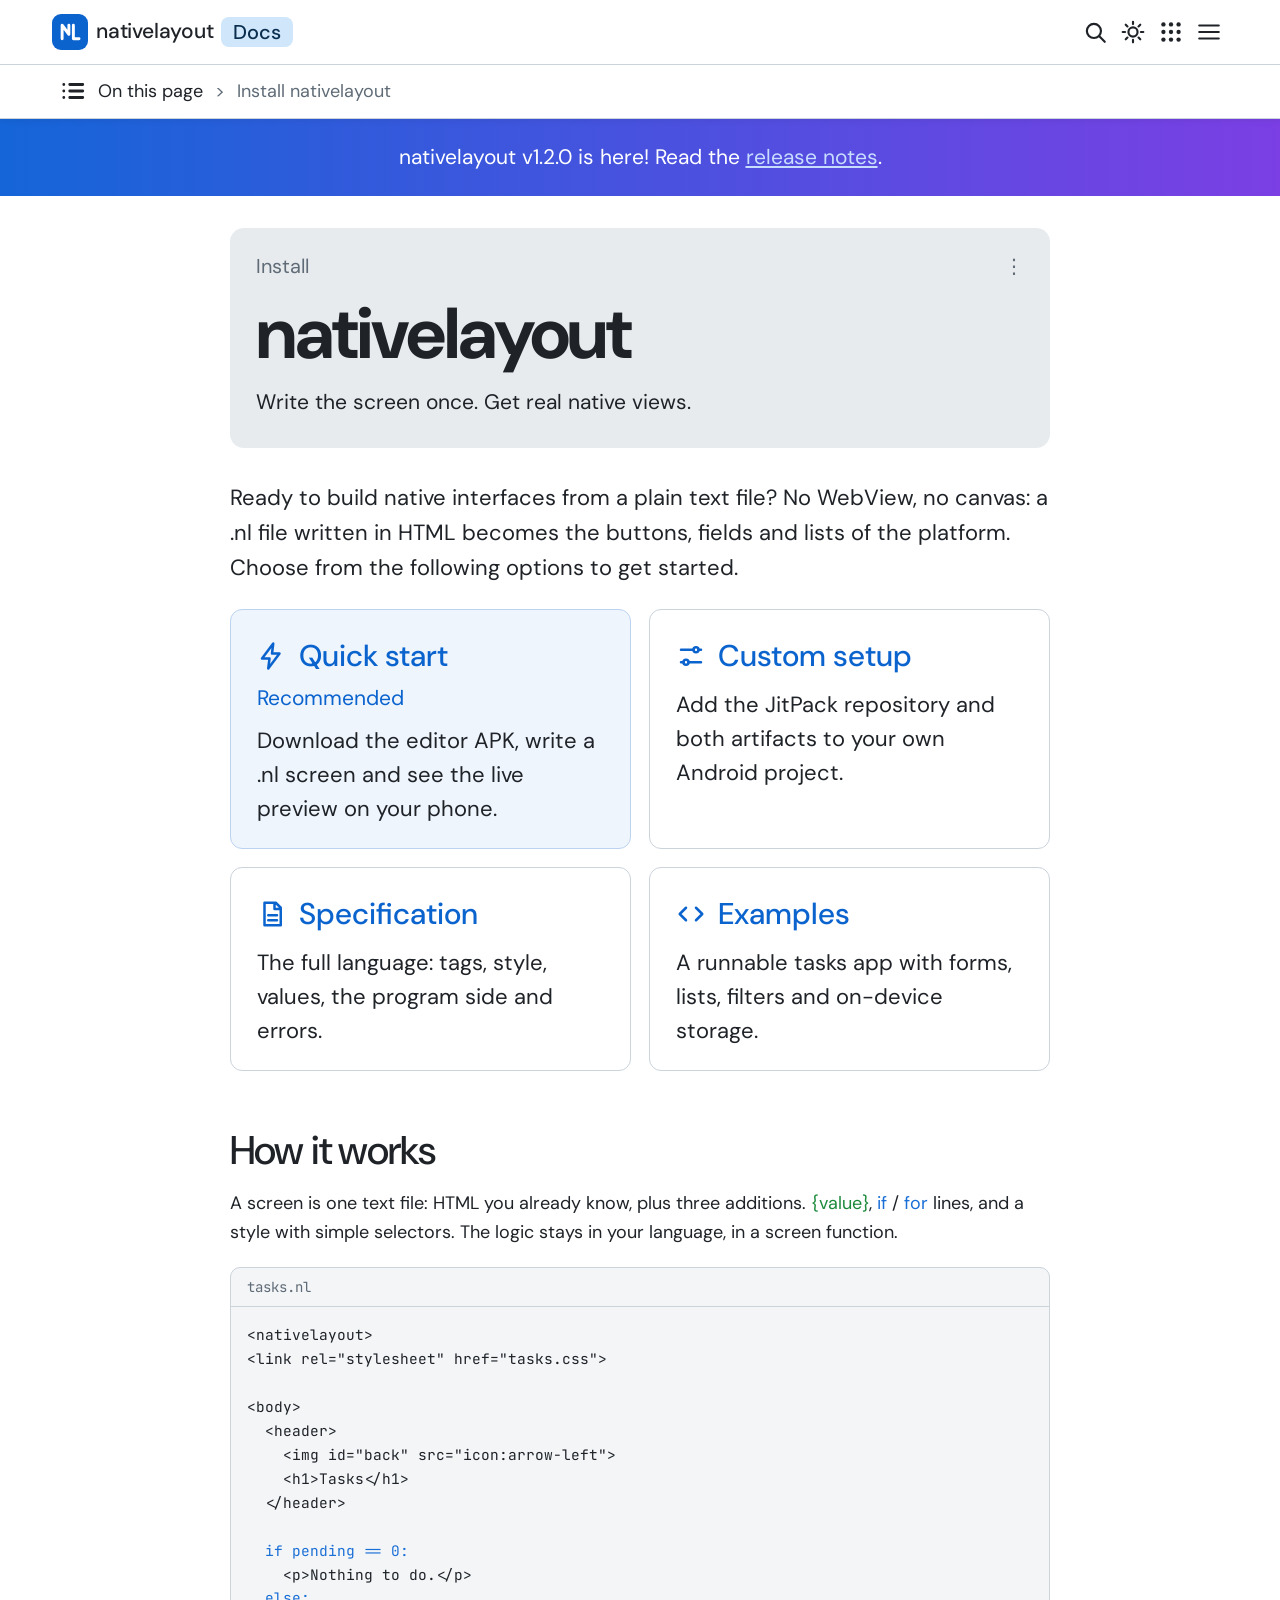
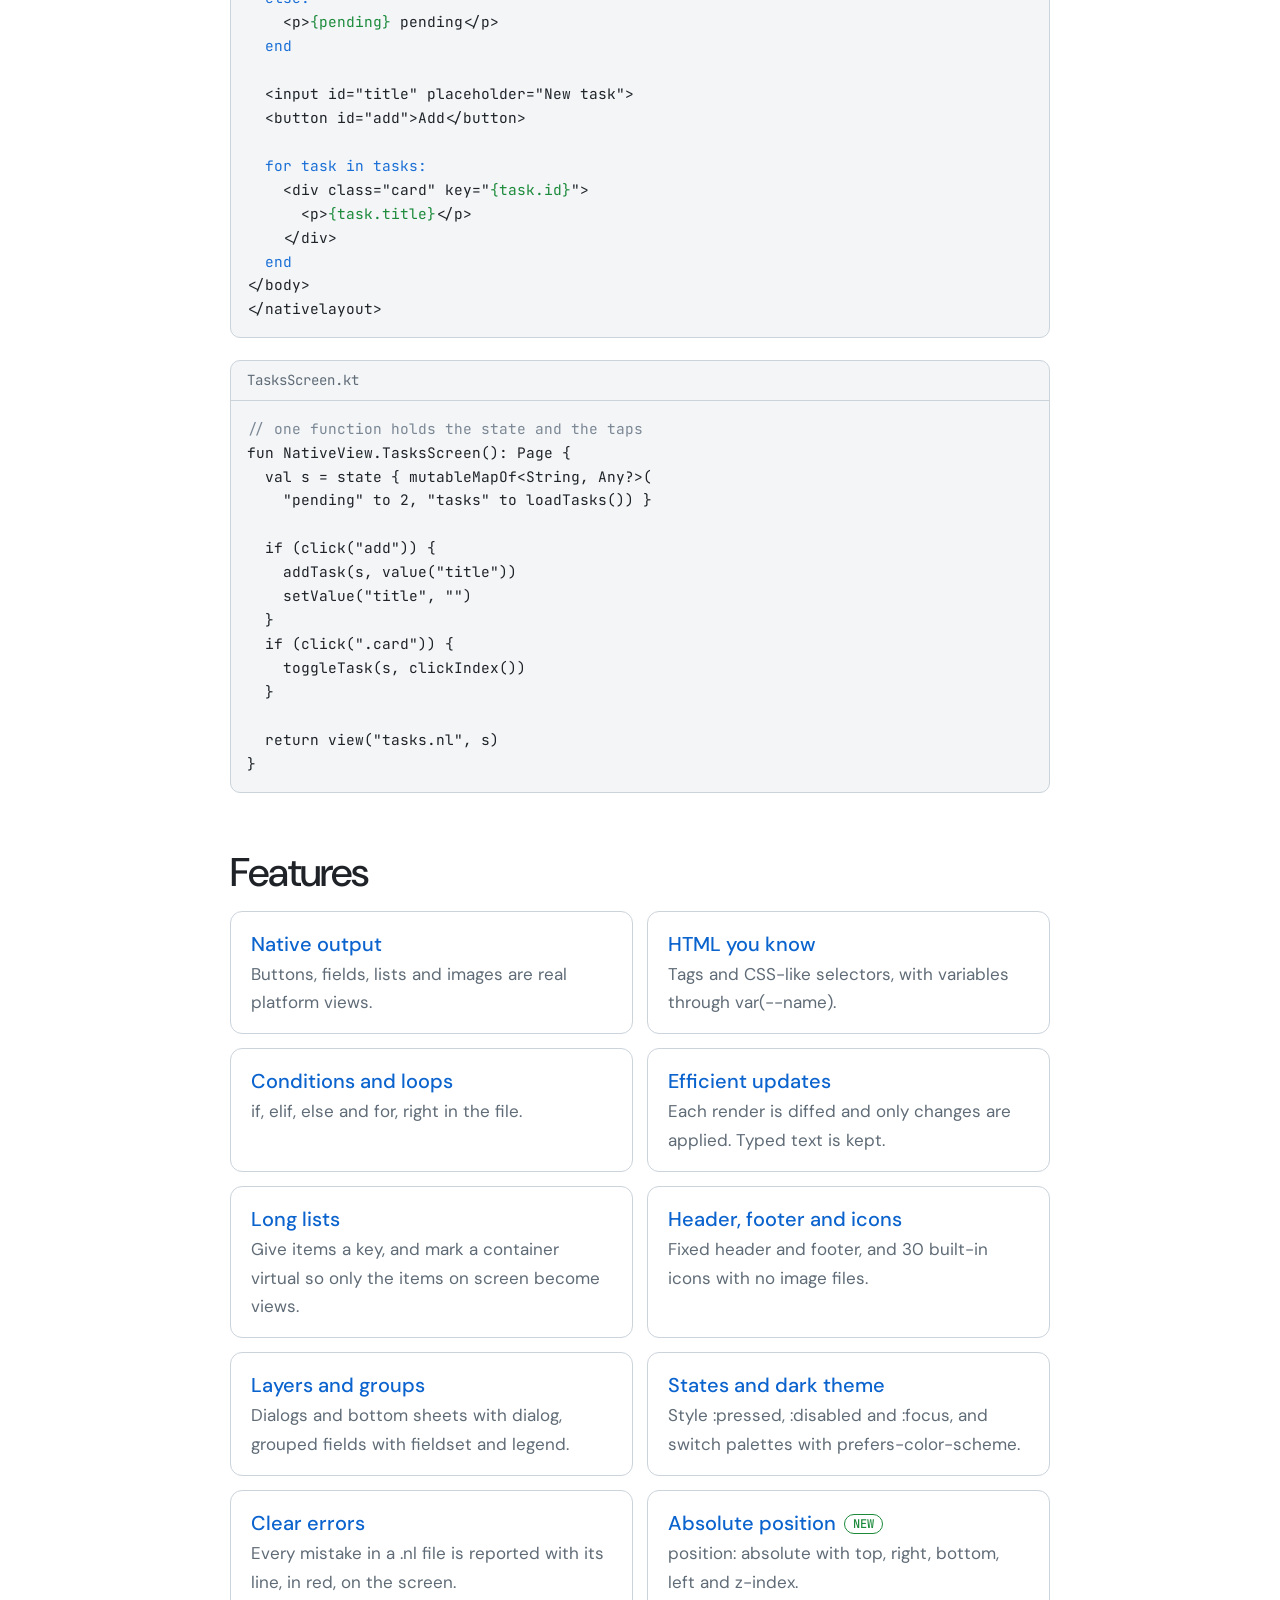
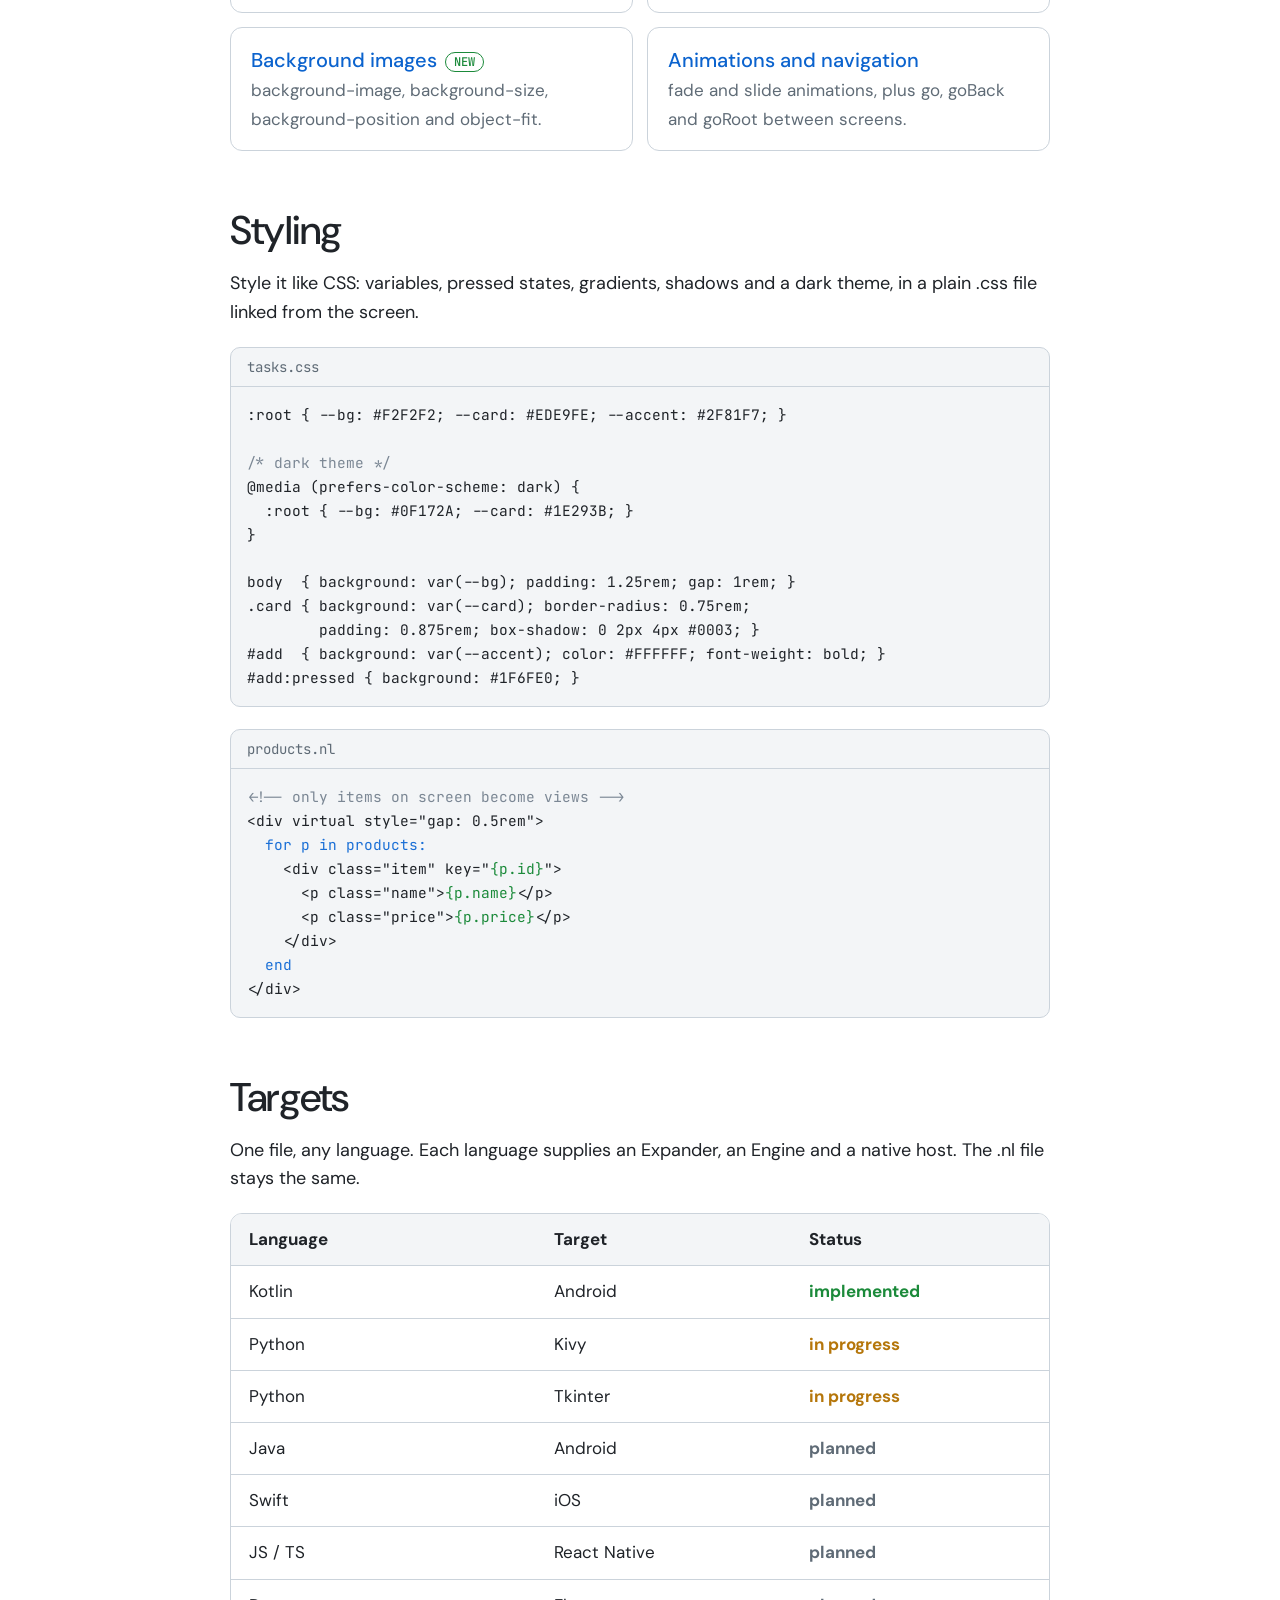
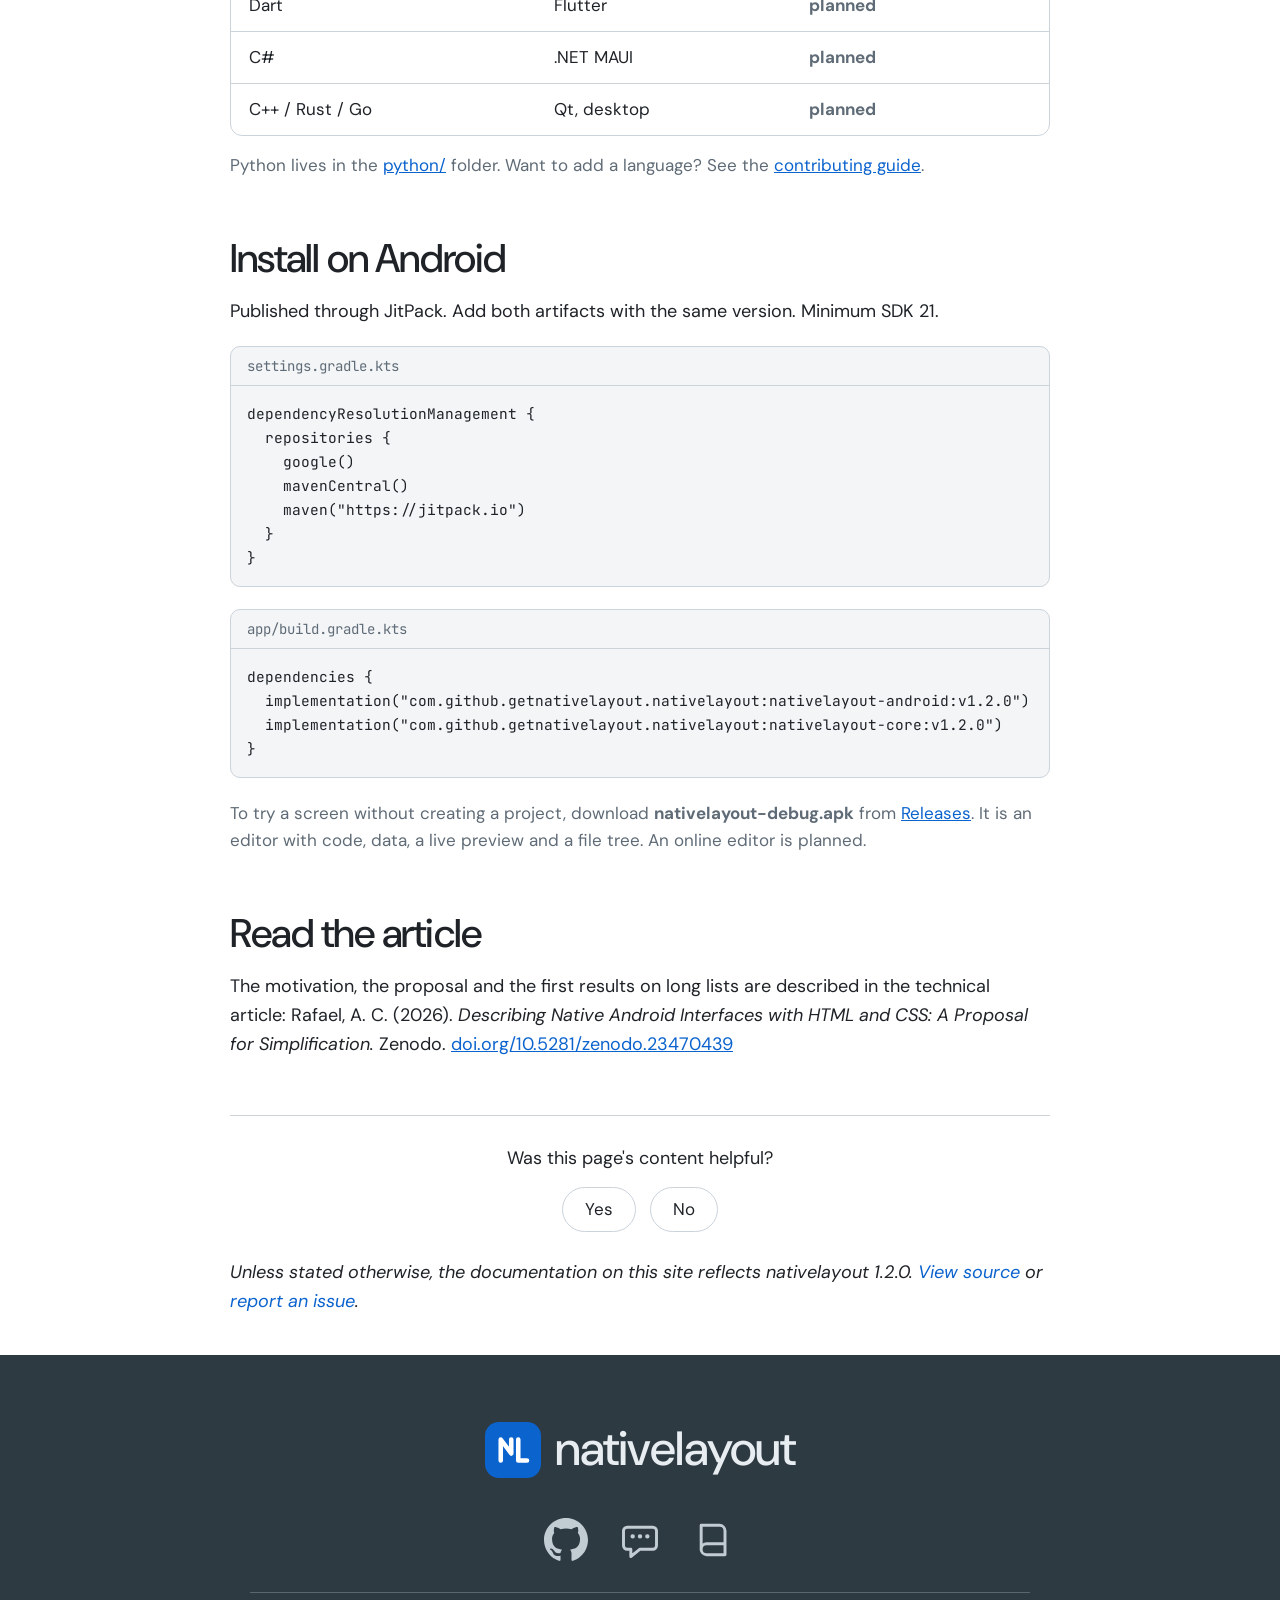
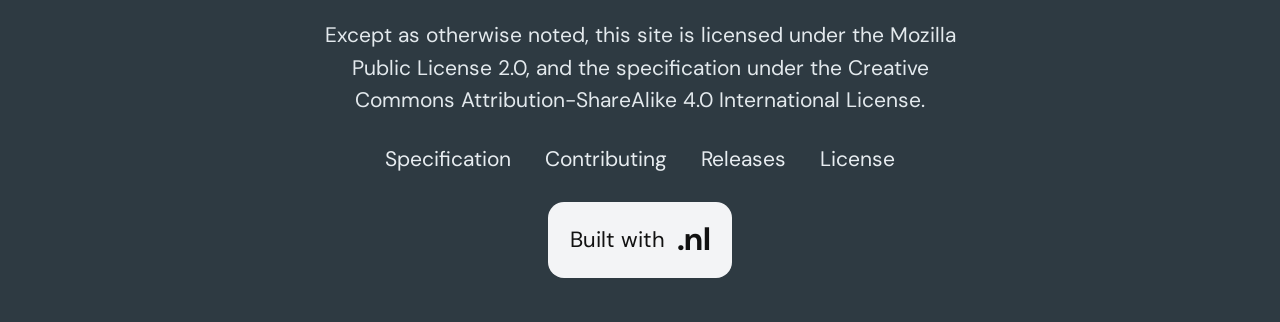
==== index.html @ d991d488 "Atualizar o index.html" ====
<!doctype html>
<html lang="en">
<head>
<meta charset="utf-8">
<meta name="viewport" content="width=device-width, initial-scale=1">
<meta name="description" content="Create native interfaces from HTML, in any language. A plain .nl text file becomes real native views, with no WebView and no canvas.">
<title>nativelayout</title>
<script src="./vendor/react.js"></script>
<script src="./vendor/react-dom.js"></script>
<script src="./support.js"></script>
</head>
<body>
<x-dc>
<helmet>
<link href="https://fonts.googleapis.com/css2?family=DM+Sans:wght@400;500;700&amp;family=JetBrains+Mono:wght@400;500&amp;display=swap" rel="stylesheet">
<style>
*{box-sizing:border-box}
html{scroll-behavior:smooth}
body{margin:0}
.page{--bg:#fff;--fg:#1F2328;--mut:#5F6B76;--line:#CBD3DB;--link:#0B63CE;--hero:#E8EBEE;--qs:#EEF5FD;--qsl:#BCD3F0;--code:#F3F5F7;--foot:#2E3A42;--bar:#fff;
 background:var(--bg);color:var(--fg);font-family:'DM Sans',system-ui,sans-serif;font-size:18px;line-height:1.6;min-height:100vh;-webkit-font-smoothing:antialiased}
.page:has(#dm:checked){--bg:#0F1419;--fg:#E6EDF3;--mut:#9BA7B4;--line:#30363D;--link:#58A6FF;--hero:#1B222A;--qs:#10253F;--qsl:#1F4A80;--code:#161B22;--foot:#0A0E12;--bar:#0F1419}
@media(max-width:430px){.ib.gh{display:none}}
.hid{position:absolute;opacity:0;pointer-events:none}
a{color:inherit;text-decoration:none}
.top{position:sticky;top:0;z-index:30;background:var(--bar);border-bottom:1px solid var(--line)}
.top .in{display:flex;align-items:center;justify-content:space-between;height:64px;padding:0 12px;max-width:1200px;margin:0 auto}
.logo{display:flex;align-items:center;gap:8px;font-size:21px;font-weight:500;letter-spacing:-.01em}
.logo svg{flex:none}
.chip{background:#CFE6FB;color:#0B2E4F;border-radius:8px;padding:2px 12px;font-size:20px;line-height:1.3}
.page:has(#dm:checked) .chip{background:#1F3F63;color:#CFE6FB}
.icons{display:flex;align-items:center;gap:0}
.ib{display:flex;align-items:center;justify-content:center;width:38px;height:38px;border-radius:50%;cursor:pointer;color:var(--fg);background:none;border:0}
.ib:hover{background:var(--code)}
.ib svg{width:26px;height:26px;stroke:currentColor;fill:none;stroke-width:2;stroke-linecap:round}
.ib svg .f{fill:currentColor;stroke:none}
.drawer{display:none;position:absolute;top:64px;right:0;left:0;background:var(--bar);border-bottom:1px solid var(--line);padding:8px 20px 16px;box-shadow:0 12px 24px rgba(0,0,0,.12)}
.page:has(#mn:checked) .drawer{display:block}
.drawer a{display:block;padding:12px 4px;border-bottom:1px solid var(--line);font-size:18px}
.sub{position:sticky;top:64px;z-index:25;background:var(--bar);border-bottom:1px solid var(--line);box-shadow:0 2px 6px rgba(0,0,0,.06)}
.sub details{max-width:1200px;margin:0 auto}
.sub summary{list-style:none;cursor:pointer;display:flex;align-items:center;gap:12px;padding:12px 20px;font-size:18px;white-space:nowrap}
.sub summary::-webkit-details-marker{display:none}
.sub summary svg{width:26px;height:26px;stroke:currentColor;fill:none;stroke-width:2;stroke-linecap:round;flex:none}
.sub summary span:first-of-type{flex:none}
.sub summary .sep{color:var(--mut)}
.sub summary #cur{color:var(--mut);white-space:nowrap;overflow:hidden;text-overflow:ellipsis}
.sub .list{padding:4px 20px 14px 58px;display:flex;flex-direction:column}
.sub .list a{padding:8px 0;color:var(--link)}
.banner{background:linear-gradient(90deg,#1565D8,#7B3FE4);color:#fff;text-align:center;padding:22px 20px;font-size:21px}
.banner a{color:#C7DDFF;text-decoration:underline}
.main{max-width:860px;margin:0 auto;padding:0 20px}
.hero{background:var(--hero);border-radius:14px;padding:22px 26px 28px;margin:32px 0}
.hero .crumb{display:flex;justify-content:space-between;align-items:center;color:var(--mut);font-size:20px}
.hero h1{font-size:clamp(44px,9vw,72px);line-height:1.05;margin:14px 0 14px;letter-spacing:-.03em;font-weight:700}
.hero p{margin:0;font-size:21px}
.lead{font-size:22px;line-height:1.6;margin:0 0 24px}
.cards{display:grid;gap:18px;margin:0 0 28px}
.card{display:block;border:1px solid var(--line);border-radius:12px;padding:22px 26px;transition:border-color .15s,transform .15s}
.card:hover{border-color:var(--link);transform:translateY(-2px)}
.card.rec{background:var(--qs);border-color:var(--qsl)}
.card h3{margin:0;font-size:30px;font-weight:500;color:var(--link);display:flex;align-items:center;gap:12px}
.card h3 svg{width:30px;height:30px;stroke:currentColor;fill:none;stroke-width:2;stroke-linecap:round;stroke-linejoin:round}
.card small{display:block;color:var(--link);font-size:21px;margin:2px 0 8px}
.card p{margin:8px 0 0;font-size:22px;line-height:1.55}
h2{font-size:clamp(30px,6vw,40px);line-height:1.15;margin:56px 0 16px;letter-spacing:-.02em;font-weight:500;scroll-margin-top:140px}
h2 a{color:inherit}
p.t{margin:0 0 20px}
.code{background:var(--code);border:1px solid var(--line);border-radius:10px;margin:0 0 22px;overflow:hidden}
.code .cap{padding:8px 16px;border-bottom:1px solid var(--line);font-family:'JetBrains Mono',monospace;font-size:14px;color:var(--mut)}
pre{margin:0;padding:16px;font-family:'JetBrains Mono',monospace;font-size:14.5px;line-height:1.65;overflow-x:auto;color:var(--fg)}
.k{color:#1A6FD6}.v{color:#1B8A3A}.c{color:#7B8794}
.page:has(#dm:checked) .k{color:#79B8FF}.page:has(#dm:checked) .v{color:#7EE787}
.fl{display:grid;gap:14px;margin:0 0 20px}
.fl .it{border:1px solid var(--line);border-radius:12px;padding:16px 20px}
.fl .it b{display:block;font-size:20px;font-weight:500;color:var(--link)}
.fl .it span{font-size:17px;color:var(--mut);line-height:1.5}
.fl .it em{font-style:normal;font-size:12px;font-family:'JetBrains Mono',monospace;color:#1B8A3A;border:1px solid currentColor;border-radius:999px;padding:1px 8px;margin-left:8px;vertical-align:middle}
.tg{border:1px solid var(--line);border-radius:12px;overflow:hidden;margin:0 0 16px}
.tg .r{display:grid;grid-template-columns:1.2fr 1fr .9fr;gap:8px;padding:12px 18px;border-top:1px solid var(--line);font-size:17px}
.tg .r:first-child{border-top:0;background:var(--code);font-weight:700}
.st{font-weight:700}.st.ok{color:#1B8A3A}.st.wip{color:#B5760A}.st.pl{color:var(--mut)}
.note{color:var(--mut);font-size:17px;margin:0 0 20px}
.note a,.link{color:var(--link);text-decoration:underline}
.help{border-top:1px solid var(--line);margin-top:56px;padding-top:28px;text-align:center}
.help p{margin:0 0 14px}
.help .row{display:flex;justify-content:center;gap:14px}
.help a{border:1px solid var(--line);border-radius:999px;padding:8px 22px;font-size:17px}
.help a:hover{border-color:var(--link);color:var(--link)}
.src{font-style:italic;font-size:18px;color:var(--fg);margin:26px 0 40px}
.src a{color:var(--link)}
.foot{background:var(--foot);color:#E8EDF1;text-align:center;padding:56px 20px 44px}
.foot .brand{display:flex;align-items:center;justify-content:center;gap:14px;font-size:48px;font-weight:500;letter-spacing:-.02em;margin-bottom:28px}
.soc{display:flex;justify-content:center;gap:26px;margin-bottom:28px}
.soc a{width:48px;height:48px;color:#C2CCD3;display:flex;align-items:center;justify-content:center}
.soc a:hover{color:#fff}
.soc svg{width:44px;height:44px;fill:currentColor}
.soc svg.s{fill:none;stroke:currentColor;stroke-width:1.6;stroke-linecap:round;stroke-linejoin:round}
.foot hr{max-width:780px;border:0;border-top:1px solid #5A6670;margin:0 auto 26px}
.foot p{max-width:640px;margin:0 auto 20px;font-size:21px;line-height:1.55;color:#E3E9ED}
.foot p a{text-decoration:underline}
.fl2{display:flex;flex-wrap:wrap;justify-content:center;gap:12px 34px;font-size:21px;margin:26px 0}
.built{display:inline-flex;align-items:center;gap:12px;background:#F3F4F6;color:#111;border-radius:16px;padding:12px 22px;font-size:22px}
.built b{font-size:32px;font-weight:700;letter-spacing:-.02em}
@media(min-width:760px){.cards.two{grid-template-columns:1fr 1fr}.fl{grid-template-columns:1fr 1fr}}
</style>
</helmet>
<div class="page">
<input type="checkbox" id="dm" class="hid"><input type="checkbox" id="mn" class="hid">
<div class="top"><div class="in">
<a class="logo" href="#top"><svg width="36" height="36" viewBox="0 0 32 32"><rect width="32" height="32" rx="8" fill="#0B63CE"/><path d="M9 22V10l6 8V10M19 10v12h5" fill="none" stroke="#fff" stroke-width="2.6" stroke-linecap="round" stroke-linejoin="round"/></svg><span>nativelayout</span><span class="chip">Docs</span></a>
<div class="icons">
<a class="ib" href="https://github.com/getnativelayout/nativelayout/search?q=nativelayout" aria-label="Search"><svg viewBox="0 0 24 24"><circle cx="11" cy="11" r="6.5"/><path d="M16 16l5 5"/></svg></a>
<label class="ib" for="dm" aria-label="Theme"><svg viewBox="0 0 24 24"><circle cx="12" cy="12" r="4.2"/><path d="M12 2.5v2.2M12 19.3v2.2M2.5 12h2.2M19.3 12h2.2M5.3 5.3l1.6 1.6M17.1 17.1l1.6 1.6M18.7 5.3l-1.6 1.6M6.9 17.1l-1.6 1.6"/></svg></label>
<a class="ib gh" href="https://github.com/getnativelayout/nativelayout" aria-label="GitHub"><svg viewBox="0 0 24 24"><g class="f"><circle cx="5" cy="5" r="2"/><circle cx="12" cy="5" r="2"/><circle cx="19" cy="5" r="2"/><circle cx="5" cy="12" r="2"/><circle cx="12" cy="12" r="2"/><circle cx="19" cy="12" r="2"/><circle cx="5" cy="19" r="2"/><circle cx="12" cy="19" r="2"/><circle cx="19" cy="19" r="2"/></g></svg></a>
<label class="ib" for="mn" aria-label="Menu"><svg viewBox="0 0 24 24"><path d="M3 6h18M3 12h18M3 18h18"/></svg></label>
</div></div>
<div class="drawer"><a href="https://github.com/getnativelayout/nativelayout/blob/main/SPEC.md">Specification</a><a href="https://github.com/getnativelayout/nativelayout/blob/main/android/README.md">Android guide</a><a href="https://github.com/getnativelayout/nativelayout/tree/main/android/examples/tasks">Examples</a><a href="https://github.com/getnativelayout/nativelayout/releases">Releases</a><a href="https://doi.org/10.5281/zenodo.23470439">Article</a><a href="https://discord.gg/638USuPnpk">Discord</a><a href="https://github.com/getnativelayout/nativelayout">GitHub</a></div>
</div>
<div class="sub"><details><summary><svg viewBox="0 0 24 24"><path d="M9 6h12M9 12h12M9 18h12M3.5 6h.01M3.5 12h.01M3.5 18h.01" stroke-width="2.6"/></svg><span>On this page</span><span class="sep">&gt;</span><span id="cur">Install nativelayout</span></summary>
<div class="list"><a href="#how">How it works</a><a href="#features">Features</a><a href="#styling">Styling</a><a href="#targets">Targets</a><a href="#install">Install on Android</a></div></details></div>
<div class="banner">nativelayout v1.2.0 is here! Read the <a href="https://github.com/getnativelayout/nativelayout/releases">release notes</a>.</div>

<div class="main" id="top">
<div class="hero"><div class="crumb"><span>Install</span><span>&#8942;</span></div>
<h1>nativelayout</h1>
<p>Write the screen once. Get real native views.</p></div>

<p class="lead">Ready to build native interfaces from a plain text file? No WebView, no canvas: a .nl file written in HTML becomes the buttons, fields and lists of the platform. Choose from the following options to get started.</p>

<div class="cards two">
<a class="card rec" href="https://github.com/getnativelayout/nativelayout/releases"><h3><svg viewBox="0 0 24 24"><path d="M13 2L4 14h6l-1 8 9-12h-6z"/></svg>Quick start</h3><small>Recommended</small><p>Download the editor APK, write a .nl screen and see the live preview on your phone.</p></a>
<a class="card" href="#install"><h3><svg viewBox="0 0 24 24"><path d="M4 7h10M18 7h2M4 17h2M10 17h10"/><circle cx="16" cy="7" r="2"/><circle cx="8" cy="17" r="2"/></svg>Custom setup</h3><p>Add the JitPack repository and both artifacts to your own Android project.</p></a>
<a class="card" href="https://github.com/getnativelayout/nativelayout/blob/main/SPEC.md"><h3><svg viewBox="0 0 24 24"><path d="M6 3h9l4 4v14H6zM14 3v5h5M9 13h7M9 17h7"/></svg>Specification</h3><p>The full language: tags, style, values, the program side and errors.</p></a>
<a class="card" href="https://github.com/getnativelayout/nativelayout/tree/main/android/examples/tasks"><h3><svg viewBox="0 0 24 24"><path d="M8 7l-5 5 5 5M16 7l5 5-5 5"/></svg>Examples</h3><p>A runnable tasks app with forms, lists, filters and on-device storage.</p></a>
</div>

<h2 id="how"><a href="#how">How it works</a></h2>
<p class="t">A screen is one text file: HTML you already know, plus three additions. <span class="v">{value}</span>, <span class="k">if</span> / <span class="k">for</span> lines, and a style with simple selectors. The logic stays in your language, in a screen function.</p>
<div class="code"><div class="cap">tasks.nl</div><pre>&lt;nativelayout&gt;
&lt;link rel="stylesheet" href="tasks.css"&gt;

&lt;body&gt;
  &lt;header&gt;
    &lt;img id="back" src="icon:arrow-left"&gt;
    &lt;h1&gt;Tasks&lt;/h1&gt;
  &lt;/header&gt;

  <span class="k">if pending == 0:</span>
    &lt;p&gt;Nothing to do.&lt;/p&gt;
  <span class="k">else:</span>
    &lt;p&gt;<span class="v">{pending}</span> pending&lt;/p&gt;
  <span class="k">end</span>

  &lt;input id="title" placeholder="New task"&gt;
  &lt;button id="add"&gt;Add&lt;/button&gt;

  <span class="k">for task in tasks:</span>
    &lt;div class="card" key="<span class="v">{task.id}</span>"&gt;
      &lt;p&gt;<span class="v">{task.title}</span>&lt;/p&gt;
    &lt;/div&gt;
  <span class="k">end</span>
&lt;/body&gt;
&lt;/nativelayout&gt;</pre></div>
<div class="code"><div class="cap">TasksScreen.kt</div><pre><span class="c">// one function holds the state and the taps</span>
fun NativeView.TasksScreen(): Page {
  val s = state { mutableMapOf&lt;String, Any?&gt;(
    "pending" to 2, "tasks" to loadTasks()) }

  if (click("add")) {
    addTask(s, value("title"))
    setValue("title", "")
  }
  if (click(".card")) {
    toggleTask(s, clickIndex())
  }

  return view("tasks.nl", s)
}</pre></div>

<h2 id="features"><a href="#features">Features</a></h2>
<div class="fl">
<div class="it"><b>Native output</b><span>Buttons, fields, lists and images are real platform views.</span></div>
<div class="it"><b>HTML you know</b><span>Tags and CSS-like selectors, with variables through var(--name).</span></div>
<div class="it"><b>Conditions and loops</b><span>if, elif, else and for, right in the file.</span></div>
<div class="it"><b>Efficient updates</b><span>Each render is diffed and only changes are applied. Typed text is kept.</span></div>
<div class="it"><b>Long lists</b><span>Give items a key, and mark a container virtual so only the items on screen become views.</span></div>
<div class="it"><b>Header, footer and icons</b><span>Fixed header and footer, and 30 built-in icons with no image files.</span></div>
<div class="it"><b>Layers and groups</b><span>Dialogs and bottom sheets with dialog, grouped fields with fieldset and legend.</span></div>
<div class="it"><b>States and dark theme</b><span>Style :pressed, :disabled and :focus, and switch palettes with prefers-color-scheme.</span></div>
<div class="it"><b>Clear errors</b><span>Every mistake in a .nl file is reported with its line, in red, on the screen.</span></div>
<div class="it"><b>Absolute position<em>NEW</em></b><span>position: absolute with top, right, bottom, left and z-index.</span></div>
<div class="it"><b>Background images<em>NEW</em></b><span>background-image, background-size, background-position and object-fit.</span></div>
<div class="it"><b>Animations and navigation</b><span>fade and slide animations, plus go, goBack and goRoot between screens.</span></div>
</div>

<h2 id="styling"><a href="#styling">Styling</a></h2>
<p class="t">Style it like CSS: variables, pressed states, gradients, shadows and a dark theme, in a plain .css file linked from the screen.</p>
<div class="code"><div class="cap">tasks.css</div><pre>:root { --bg: #F2F2F2; --card: #EDE9FE; --accent: #2F81F7; }

<span class="c">/* dark theme */</span>
@media (prefers-color-scheme: dark) {
  :root { --bg: #0F172A; --card: #1E293B; }
}

body  { background: var(--bg); padding: 1.25rem; gap: 1rem; }
.card { background: var(--card); border-radius: 0.75rem;
        padding: 0.875rem; box-shadow: 0 2px 4px #0003; }
#add  { background: var(--accent); color: #FFFFFF; font-weight: bold; }
#add:pressed { background: #1F6FE0; }</pre></div>
<div class="code"><div class="cap">products.nl</div><pre><span class="c">&lt;!-- only items on screen become views --&gt;</span>
&lt;div virtual style="gap: 0.5rem"&gt;
  <span class="k">for p in products:</span>
    &lt;div class="item" key="<span class="v">{p.id}</span>"&gt;
      &lt;p class="name"&gt;<span class="v">{p.name}</span>&lt;/p&gt;
      &lt;p class="price"&gt;<span class="v">{p.price}</span>&lt;/p&gt;
    &lt;/div&gt;
  <span class="k">end</span>
&lt;/div&gt;</pre></div>

<h2 id="targets"><a href="#targets">Targets</a></h2>
<p class="t">One file, any language. Each language supplies an Expander, an Engine and a native host. The .nl file stays the same.</p>
<div class="tg">
<div class="r"><span>Language</span><span>Target</span><span>Status</span></div>
<div class="r"><span>Kotlin</span><span>Android</span><span class="st ok">implemented</span></div>
<div class="r"><span>Python</span><span>Kivy</span><span class="st wip">in progress</span></div>
<div class="r"><span>Python</span><span>Tkinter</span><span class="st wip">in progress</span></div>
<div class="r"><span>Java</span><span>Android</span><span class="st pl">planned</span></div>
<div class="r"><span>Swift</span><span>iOS</span><span class="st pl">planned</span></div>
<div class="r"><span>JS / TS</span><span>React Native</span><span class="st pl">planned</span></div>
<div class="r"><span>Dart</span><span>Flutter</span><span class="st pl">planned</span></div>
<div class="r"><span>C#</span><span>.NET MAUI</span><span class="st pl">planned</span></div>
<div class="r"><span>C++ / Rust / Go</span><span>Qt, desktop</span><span class="st pl">planned</span></div>
</div>
<p class="note">Python lives in the <a href="https://github.com/getnativelayout/nativelayout/tree/main/python">python/</a> folder. Want to add a language? See the <a href="https://github.com/getnativelayout/nativelayout/blob/main/CONTRIBUTING.md">contributing guide</a>.</p>

<h2 id="install"><a href="#install">Install on Android</a></h2>
<p class="t">Published through JitPack. Add both artifacts with the same version. Minimum SDK 21.</p>
<div class="code"><div class="cap">settings.gradle.kts</div><pre>dependencyResolutionManagement {
  repositories {
    google()
    mavenCentral()
    maven("https://jitpack.io")
  }
}</pre></div>
<div class="code"><div class="cap">app/build.gradle.kts</div><pre>dependencies {
  implementation("com.github.getnativelayout.nativelayout:nativelayout-android:v1.2.0")
  implementation("com.github.getnativelayout.nativelayout:nativelayout-core:v1.2.0")
}</pre></div>
<p class="note">To try a screen without creating a project, download <b>nativelayout-debug.apk</b> from <a href="https://github.com/getnativelayout/nativelayout/releases">Releases</a>. It is an editor with code, data, a live preview and a file tree. An online editor is planned.</p>

<h2 id="article"><a href="#article">Read the article</a></h2>
<p class="t">The motivation, the proposal and the first results on long lists are described in the technical article: Rafael, A. C. (2026). <i>Describing Native Android Interfaces with HTML and CSS: A Proposal for Simplification.</i> Zenodo. <a class="link" href="https://doi.org/10.5281/zenodo.23470439">doi.org/10.5281/zenodo.23470439</a></p>

<div class="help"><p>Was this page's content helpful?</p><div class="row"><a href="https://discord.gg/638USuPnpk">Yes</a><a href="https://github.com/getnativelayout/nativelayout/issues">No</a></div></div>
<p class="src">Unless stated otherwise, the documentation on this site reflects nativelayout 1.2.0. <a href="https://github.com/getnativelayout/nativelayout">View source</a> or <a href="https://github.com/getnativelayout/nativelayout/issues">report an issue</a>.</p>
</div>

<div class="foot">
<div class="brand"><svg width="56" height="56" viewBox="0 0 32 32"><rect width="32" height="32" rx="8" fill="#0B63CE"/><path d="M9 22V10l6 8V10M19 10v12h5" fill="none" stroke="#fff" stroke-width="2.6" stroke-linecap="round" stroke-linejoin="round"/></svg><span>nativelayout</span></div>
<div class="soc">
<a href="https://github.com/getnativelayout/nativelayout" aria-label="GitHub"><svg viewBox="0 0 16 16"><path d="M8 0C3.58 0 0 3.58 0 8c0 3.54 2.29 6.53 5.47 7.59.4.07.55-.17.55-.38 0-.19-.01-.82-.01-1.49-2.01.37-2.53-.49-2.69-.94-.09-.23-.48-.94-.82-1.13-.28-.15-.68-.52-.01-.53.63-.01 1.08.58 1.23.82.72 1.21 1.87.87 2.33.66.07-.52.28-.87.51-1.07-1.78-.2-3.64-.89-3.64-3.95 0-.87.31-1.59.82-2.15-.08-.2-.36-1.02.08-2.12 0 0 .67-.21 2.2.82.64-.18 1.32-.27 2-.27.68 0 1.36.09 2 .27 1.53-1.04 2.2-.82 2.2-.82.44 1.1.16 1.92.08 2.12.51.56.82 1.27.82 2.15 0 3.07-1.87 3.75-3.65 3.95.29.25.54.73.54 1.48 0 1.07-.01 1.93-.01 2.2 0 .21.15.46.55.38A8.013 8.013 0 0016 8c0-4.42-3.58-8-8-8z"/></svg></a>
<a href="https://discord.gg/638USuPnpk" aria-label="Discord"><svg class="s" viewBox="0 0 24 24"><path d="M5 5h14a2 2 0 012 2v8a2 2 0 01-2 2h-7l-5 4v-4H5a2 2 0 01-2-2V7a2 2 0 012-2z"/><path d="M8 10h.01M12 10h.01M16 10h.01" stroke-width="2.4"/></svg></a>
<a href="https://doi.org/10.5281/zenodo.23470439" aria-label="Article"><svg class="s" viewBox="0 0 24 24"><path d="M5 4h10a3 3 0 013 3v13H8a3 3 0 01-3-3zM5 17a3 3 0 013-3h10"/></svg></a>
</div>
<hr>
<p>Except as otherwise noted, this site is licensed under the Mozilla Public License 2.0, and the specification under the Creative Commons Attribution-ShareAlike 4.0 International License.</p>
<div class="fl2"><a href="https://github.com/getnativelayout/nativelayout/blob/main/SPEC.md">Specification</a><a href="https://github.com/getnativelayout/nativelayout/blob/main/CONTRIBUTING.md">Contributing</a><a href="https://github.com/getnativelayout/nativelayout/releases">Releases</a><a href="https://github.com/getnativelayout/nativelayout/blob/main/LICENSE">License</a></div>
<div class="built">Built with <b>.nl</b></div>
</div>
</div>
</x-dc>
<script type="text/x-dc" data-dc-script data-props='{"accent":{"editor":"color","default":"#0B63CE"},"$preview":{"width":1280,"height":3400}}'>
class Component extends DCLogic {
componentDidMount() {
const cur = document.getElementById('cur');
const map = {top:'Install nativelayout', how:'How it works', features:'Features', styling:'Styling', targets:'Targets', install:'Install on Android', article:'Read the article'};
if (!cur || !('IntersectionObserver' in window)) return;
const io = new IntersectionObserver((es) => { es.forEach((e) => { if (e.isIntersecting && map[e.target.id]) cur.textContent = map[e.target.id]; }); }, {rootMargin:'-140px 0px -70% 0px'});
Object.keys(map).forEach((id) => { const el = document.getElementById(id); if (el) io.observe(el); });
document.querySelectorAll('.sub .list a').forEach((a) => a.addEventListener('click', () => { const d = document.querySelector('.sub details'); if (d) d.removeAttribute('open'); }));
}
renderVals() {
return { accent: this.props.accent ?? '#0B63CE' };
}
}
</script>
</body>
</html>
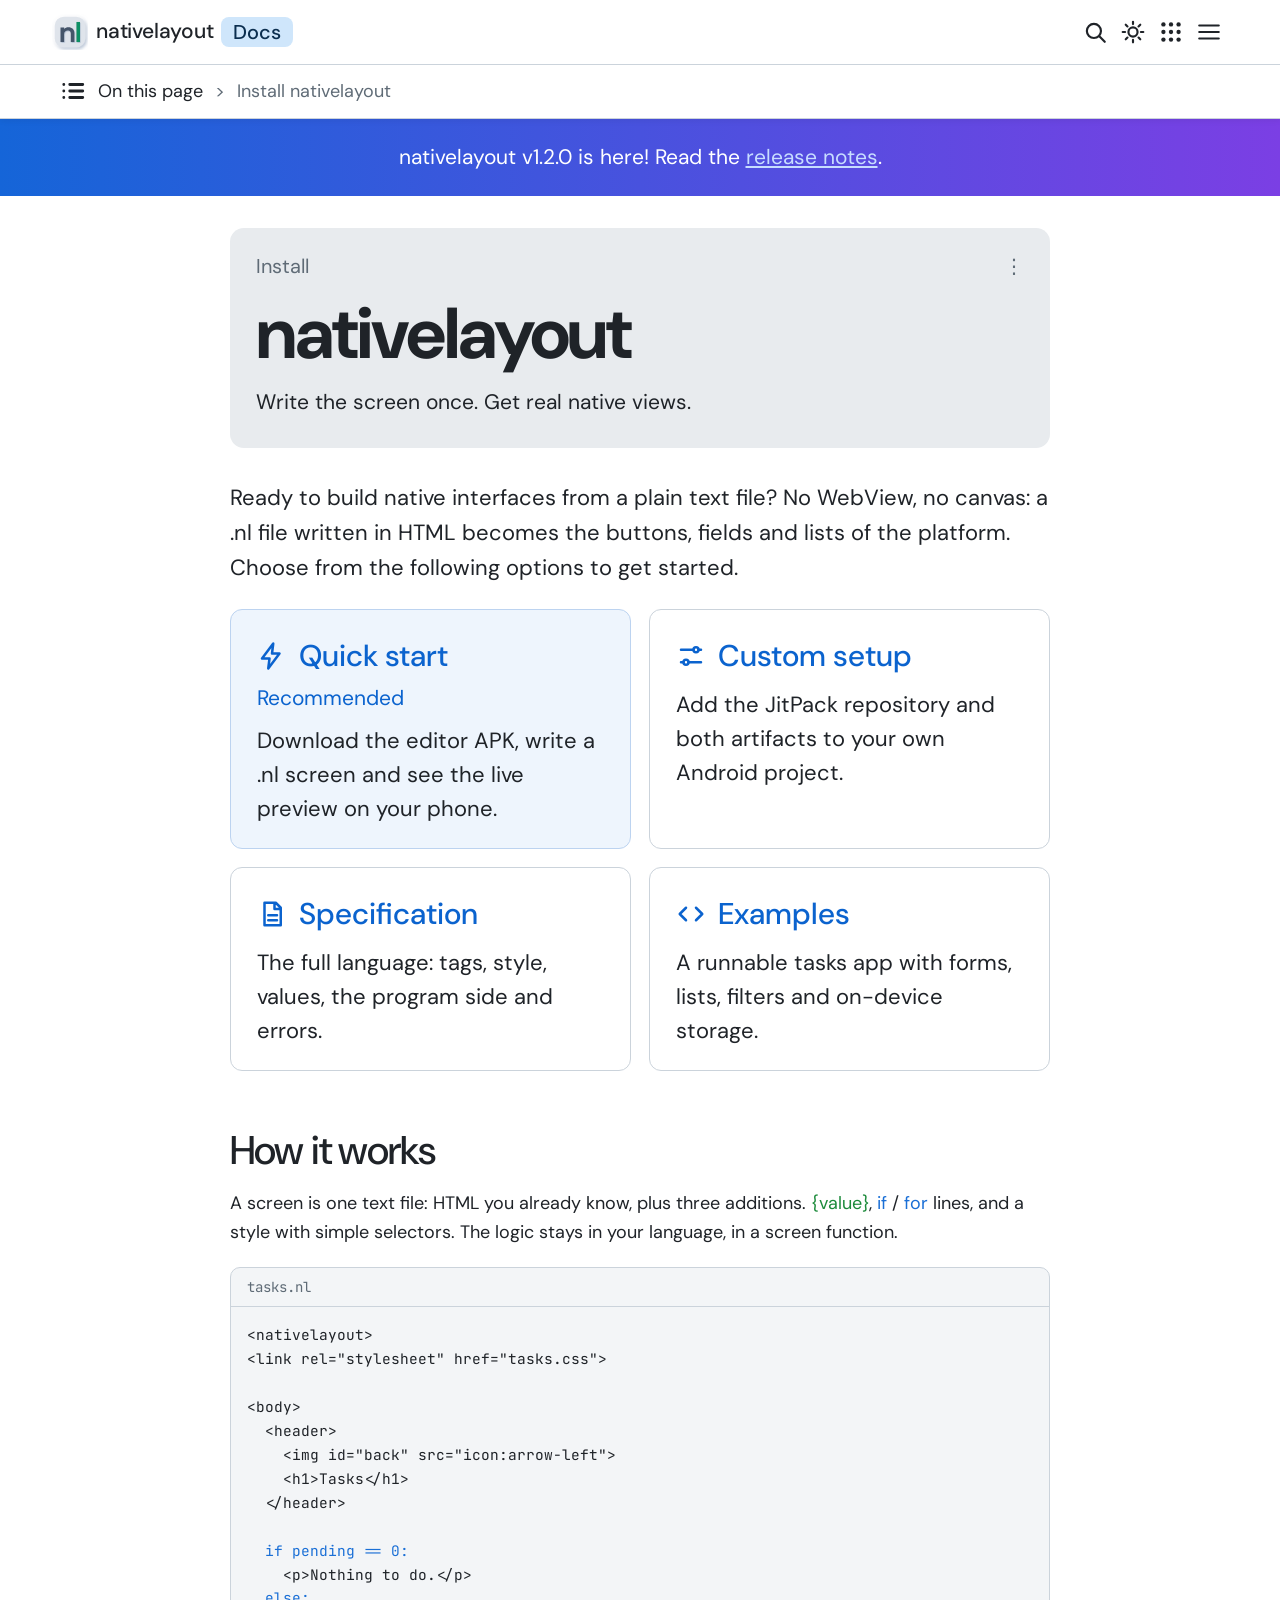
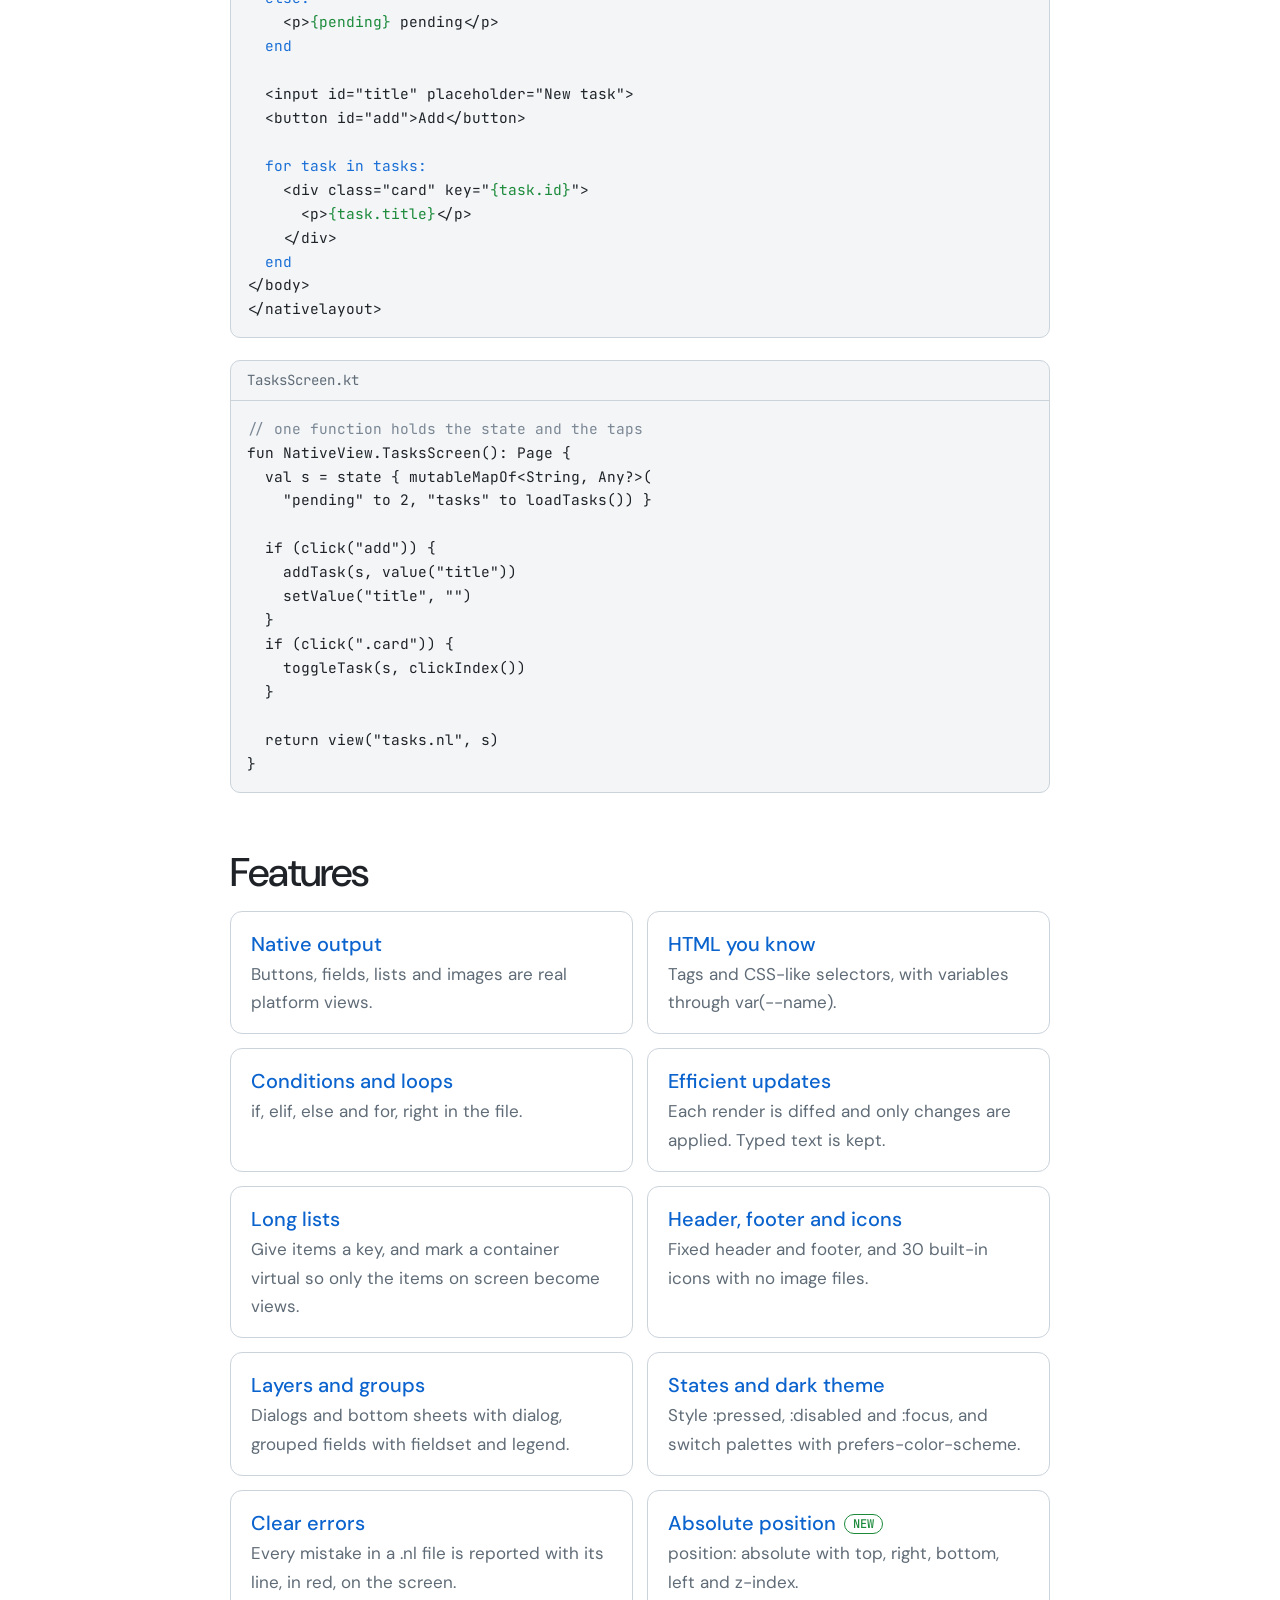
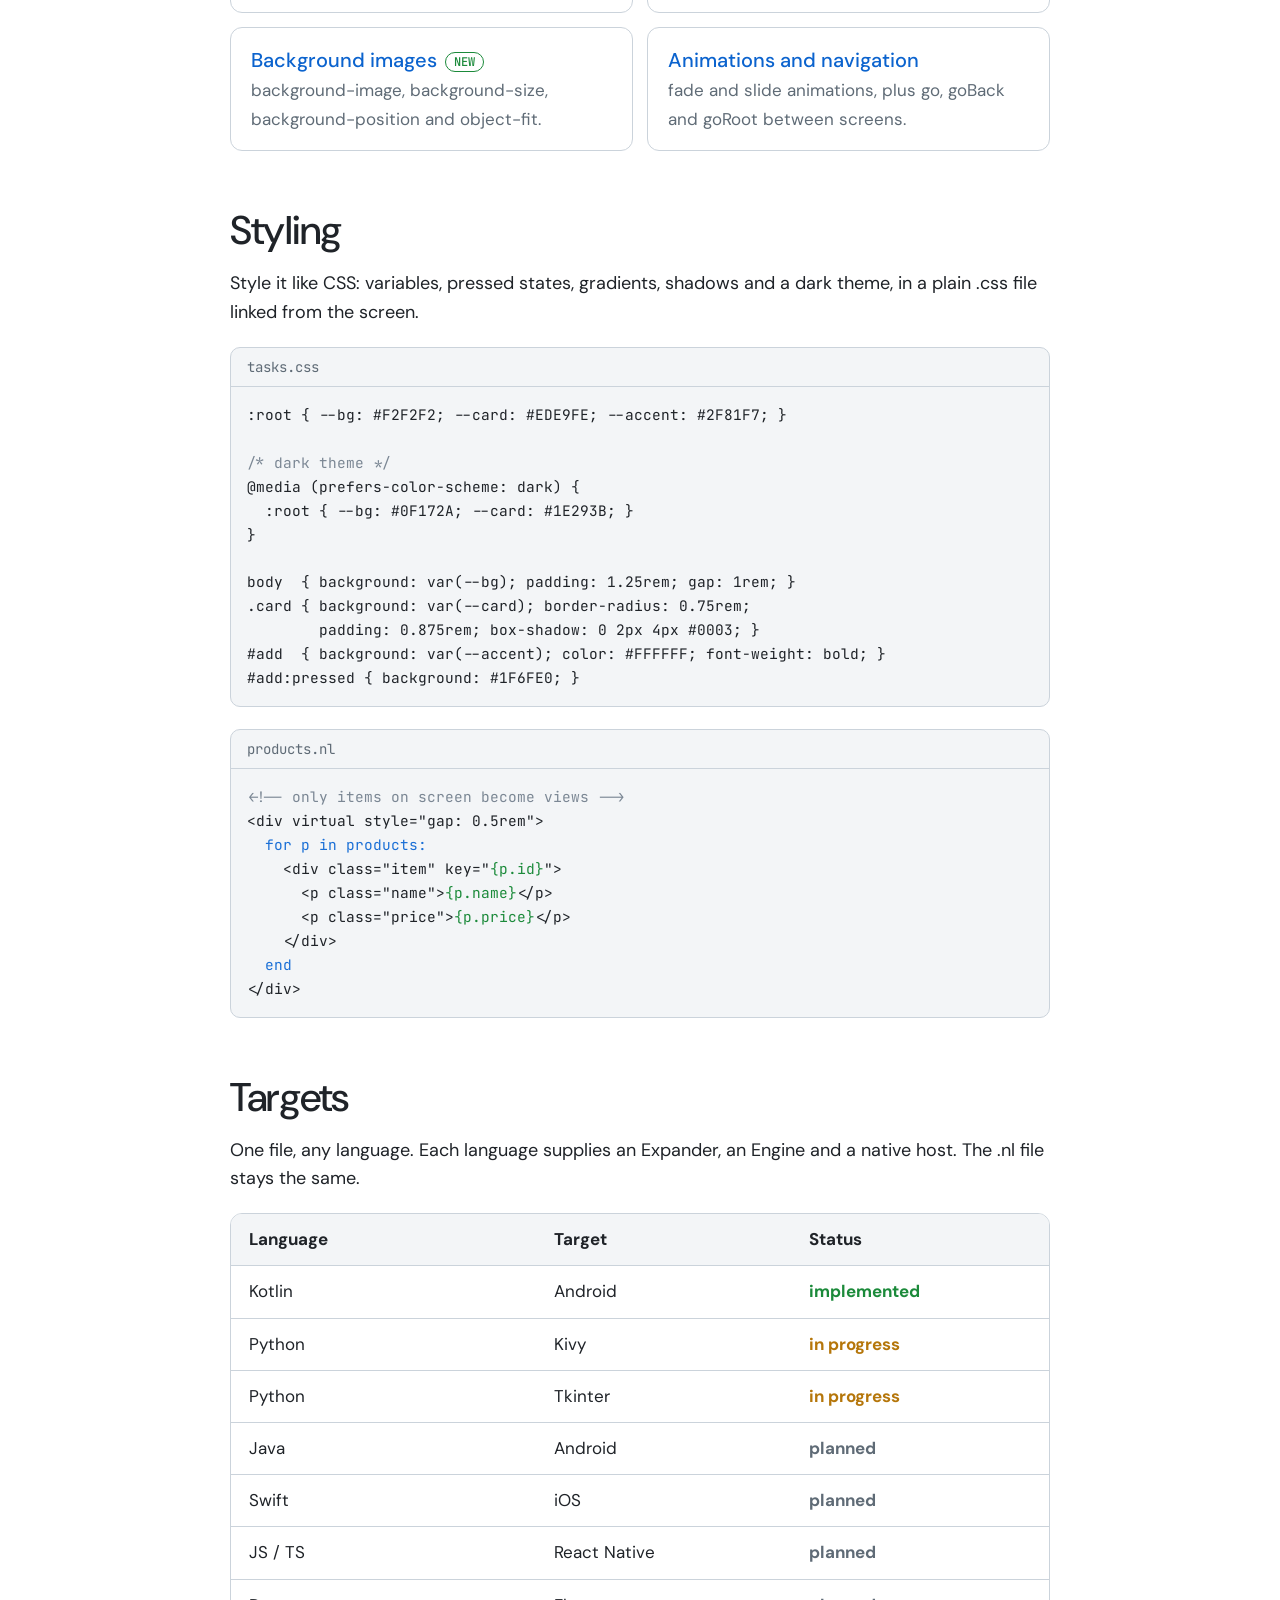
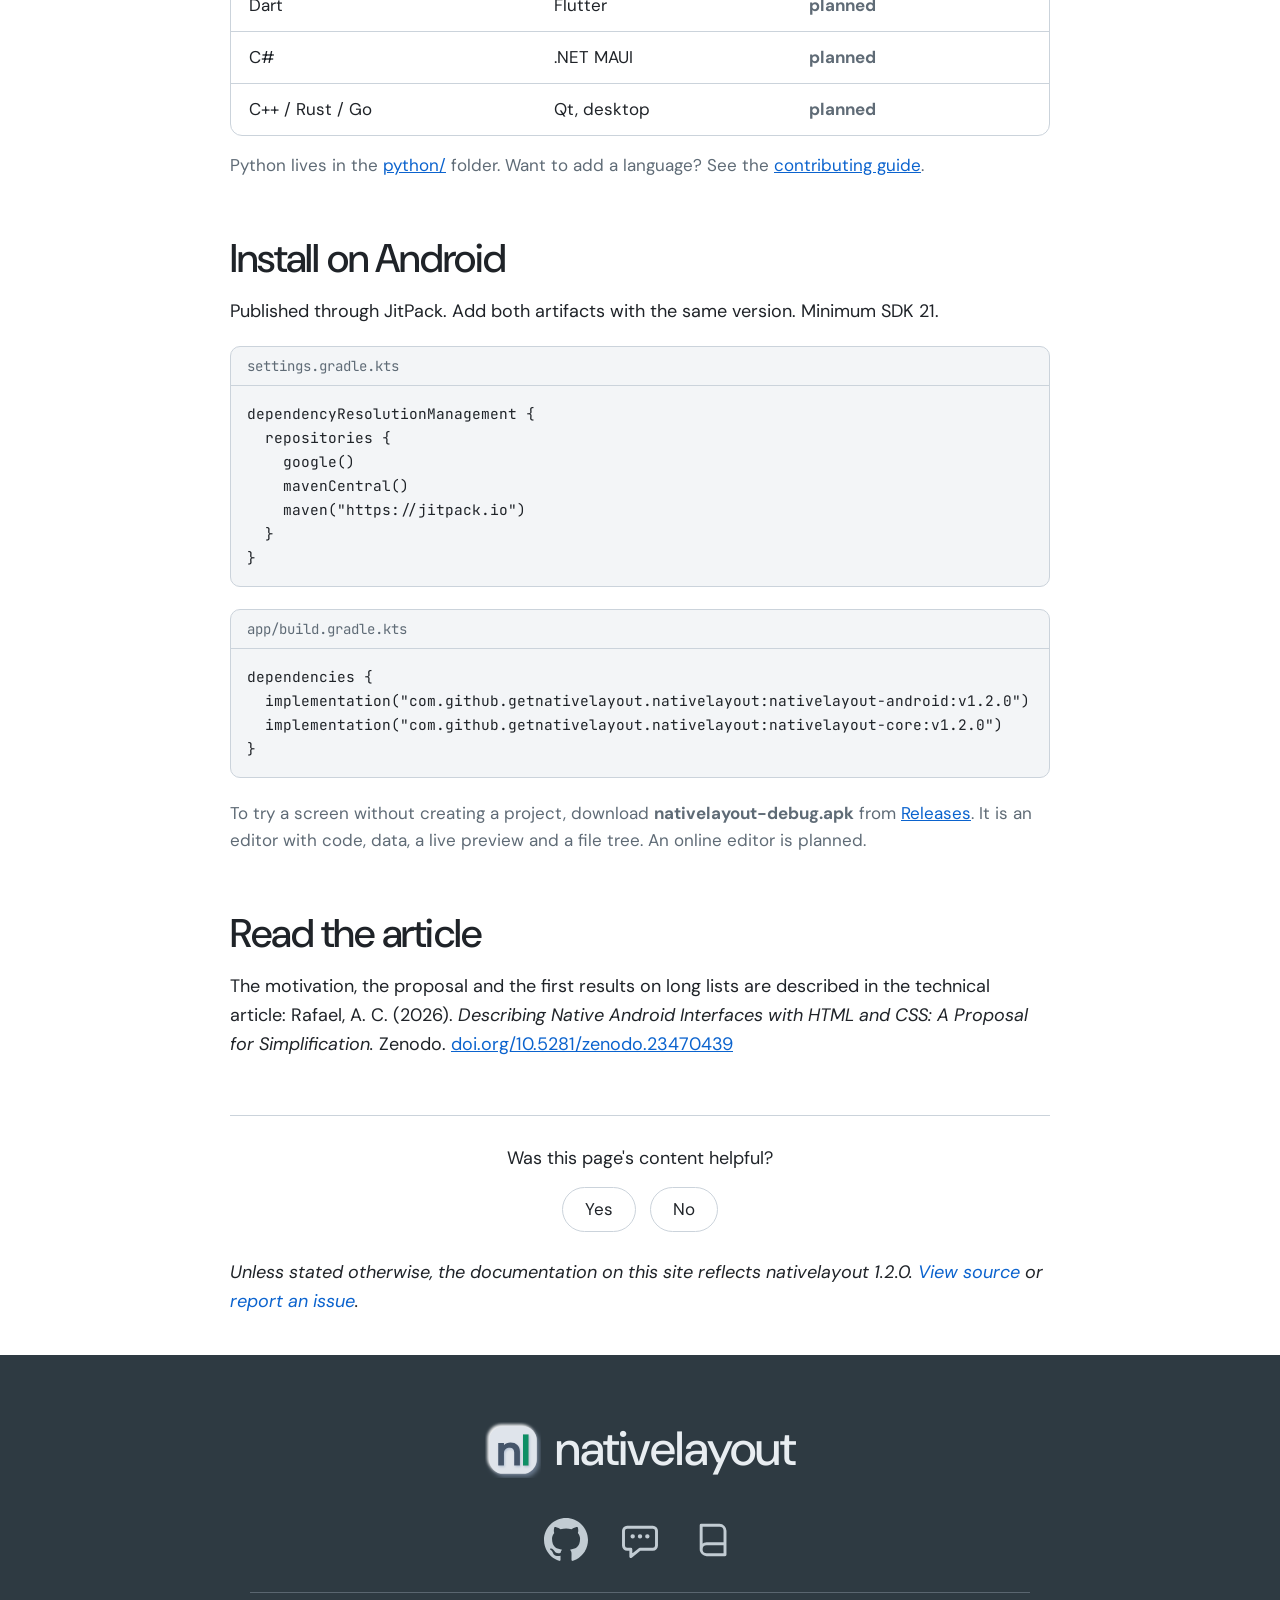
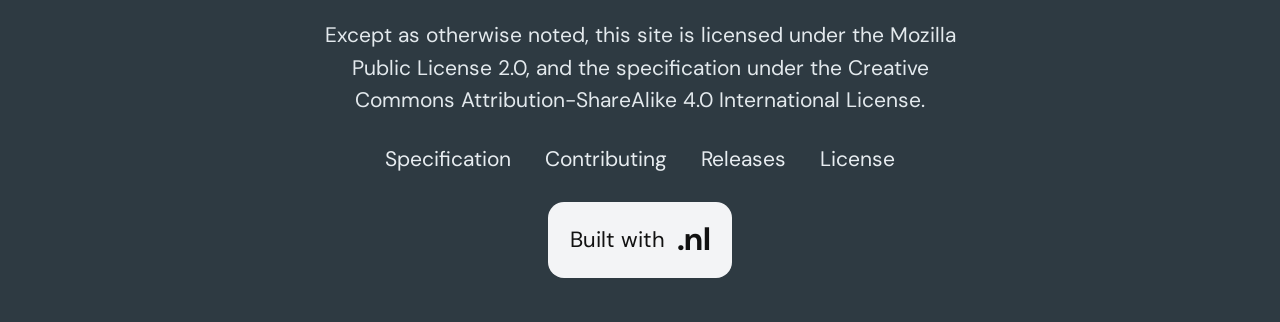
==== commit a0bf5798: "Atualizar o index.html" ====
--- a/index.html
+++ b/index.html
@@ -5,6 +5,7 @@
 <meta name="viewport" content="width=device-width, initial-scale=1">
 <meta name="description" content="Create native interfaces from HTML, in any language. A plain .nl text file becomes real native views, with no WebView and no canvas.">
 <title>nativelayout</title>
+<link rel="icon" href="data:image/svg+xml,%3Csvg xmlns='http://www.w3.org/2000/svg' viewBox='0 0 100 100'%3E%3Crect x='6' y='6' width='88' height='88' rx='26' fill='%23DFE4EB'/%3E%3Cpath fill='%2344546A' d='M33 70V40h7v3c1.6-2.2 4.8-3.4 8-3.4 7 0 11.5 4.2 11.5 11.2V70h-7V52c0-3.500-2-5.800-5.200-5.800-4.400 0-7.300 2.500-7.300 6.800V70z'/%3E%3Crect x='64' y='28' width='7' height='42' fill='%230C8F65'/%3E%3C/svg%3E">
 <script src="./vendor/react.js"></script>
 <script src="./vendor/react-dom.js"></script>
 <script src="./support.js"></script>
@@ -108,7 +109,7 @@
 <div class="page">
 <input type="checkbox" id="dm" class="hid"><input type="checkbox" id="mn" class="hid">
 <div class="top"><div class="in">
-<a class="logo" href="#top"><svg width="36" height="36" viewBox="0 0 32 32"><rect width="32" height="32" rx="8" fill="#0B63CE"/><path d="M9 22V10l6 8V10M19 10v12h5" fill="none" stroke="#fff" stroke-width="2.6" stroke-linecap="round" stroke-linejoin="round"/></svg><span>nativelayout</span><span class="chip">Docs</span></a>
+<a class="logo" href="#top"><svg width="36" height="36" viewBox="3 3 94 94" role="img" aria-label="nativelayout"><defs><filter id="lg1" x="-30%" y="-30%" width="160%" height="160%"><feDropShadow dx="-3" dy="-3" stdDeviation="3" flood-color="#ffffff" flood-opacity=".95"/><feDropShadow dx="4" dy="5" stdDeviation="4" flood-color="#8FA2BD" flood-opacity=".6"/></filter><filter id="lg1t" x="-20%" y="-20%" width="140%" height="140%"><feDropShadow dx="1" dy="1.4" stdDeviation="1" flood-color="#8FA2BD" flood-opacity=".55"/></filter></defs><rect x="10" y="10" width="80" height="80" rx="24" fill="#DFE4EB" filter="url(#lg1)"/><g filter="url(#lg1t)" transform="translate(50 50) scale(1.55) translate(-51 -49.8)"><path fill="#44546A" d="M35 66.7V42.2h6.2v2.4c1.4-1.9 4.3-3 7.1-3 6.2 0 10.2 3.7 10.2 9.9v15.2h-6.2V52.5c0-3.1-1.8-5.1-4.6-5.1-3.9 0-6.5 2.2-6.5 6V66.7z"/><rect x="61.8" y="32.9" width="6.1" height="33.8" fill="#0C8F65"/></g></svg><span>nativelayout</span><span class="chip">Docs</span></a>
 <div class="icons">
 <a class="ib" href="https://github.com/getnativelayout/nativelayout/search?q=nativelayout" aria-label="Search"><svg viewBox="0 0 24 24"><circle cx="11" cy="11" r="6.5"/><path d="M16 16l5 5"/></svg></a>
 <label class="ib" for="dm" aria-label="Theme"><svg viewBox="0 0 24 24"><circle cx="12" cy="12" r="4.2"/><path d="M12 2.5v2.2M12 19.3v2.2M2.5 12h2.2M19.3 12h2.2M5.3 5.3l1.6 1.6M17.1 17.1l1.6 1.6M18.7 5.3l-1.6 1.6M6.9 17.1l-1.6 1.6"/></svg></label>
@@ -257,7 +258,7 @@
 </div>
 
 <div class="foot">
-<div class="brand"><svg width="56" height="56" viewBox="0 0 32 32"><rect width="32" height="32" rx="8" fill="#0B63CE"/><path d="M9 22V10l6 8V10M19 10v12h5" fill="none" stroke="#fff" stroke-width="2.6" stroke-linecap="round" stroke-linejoin="round"/></svg><span>nativelayout</span></div>
+<div class="brand"><svg width="56" height="56" viewBox="3 3 94 94" role="img" aria-label="nativelayout"><defs><filter id="lg2" x="-30%" y="-30%" width="160%" height="160%"><feDropShadow dx="-3" dy="-3" stdDeviation="3" flood-color="#ffffff" flood-opacity=".95"/><feDropShadow dx="4" dy="5" stdDeviation="4" flood-color="#8FA2BD" flood-opacity=".6"/></filter><filter id="lg2t" x="-20%" y="-20%" width="140%" height="140%"><feDropShadow dx="1" dy="1.4" stdDeviation="1" flood-color="#8FA2BD" flood-opacity=".55"/></filter></defs><rect x="10" y="10" width="80" height="80" rx="24" fill="#DFE4EB" filter="url(#lg2)"/><g filter="url(#lg2t)" transform="translate(50 50) scale(1.55) translate(-51 -49.8)"><path fill="#44546A" d="M35 66.7V42.2h6.2v2.4c1.4-1.9 4.3-3 7.1-3 6.2 0 10.2 3.7 10.2 9.9v15.2h-6.2V52.5c0-3.1-1.8-5.1-4.6-5.1-3.9 0-6.5 2.2-6.5 6V66.7z"/><rect x="61.8" y="32.9" width="6.1" height="33.8" fill="#0C8F65"/></g></svg><span>nativelayout</span></div>
 <div class="soc">
 <a href="https://github.com/getnativelayout/nativelayout" aria-label="GitHub"><svg viewBox="0 0 16 16"><path d="M8 0C3.58 0 0 3.58 0 8c0 3.54 2.29 6.53 5.47 7.59.4.07.55-.17.55-.38 0-.19-.01-.82-.01-1.49-2.01.37-2.53-.49-2.69-.94-.09-.23-.48-.94-.82-1.13-.28-.15-.68-.52-.01-.53.63-.01 1.08.58 1.23.82.72 1.21 1.87.87 2.33.66.07-.52.28-.87.51-1.07-1.78-.2-3.64-.89-3.64-3.95 0-.87.31-1.59.82-2.15-.08-.2-.36-1.02.08-2.12 0 0 .67-.21 2.2.82.64-.18 1.32-.27 2-.27.68 0 1.36.09 2 .27 1.53-1.04 2.2-.82 2.2-.82.44 1.1.16 1.92.08 2.12.51.56.82 1.27.82 2.15 0 3.07-1.87 3.75-3.65 3.95.29.25.54.73.54 1.48 0 1.07-.01 1.93-.01 2.2 0 .21.15.46.55.38A8.013 8.013 0 0016 8c0-4.42-3.58-8-8-8z"/></svg></a>
 <a href="https://discord.gg/638USuPnpk" aria-label="Discord"><svg class="s" viewBox="0 0 24 24"><path d="M5 5h14a2 2 0 012 2v8a2 2 0 01-2 2h-7l-5 4v-4H5a2 2 0 01-2-2V7a2 2 0 012-2z"/><path d="M8 10h.01M12 10h.01M16 10h.01" stroke-width="2.4"/></svg></a>
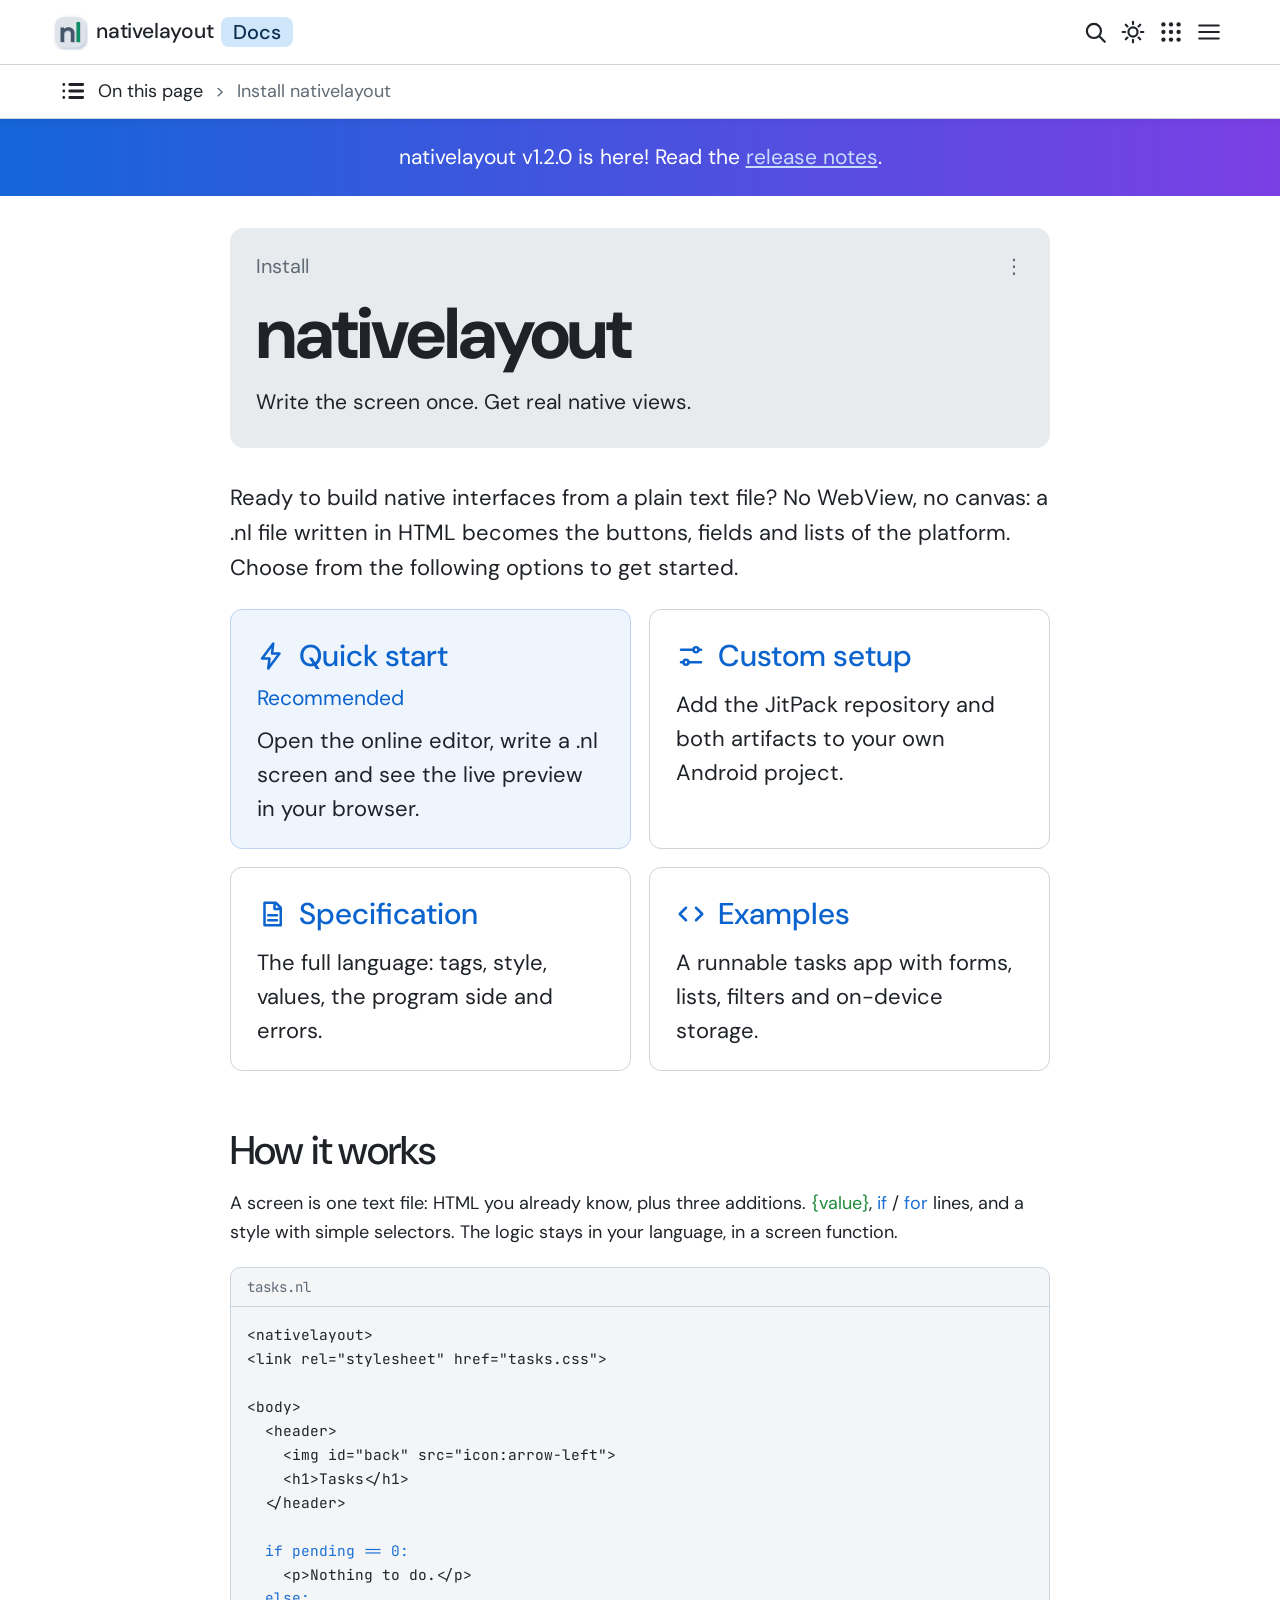
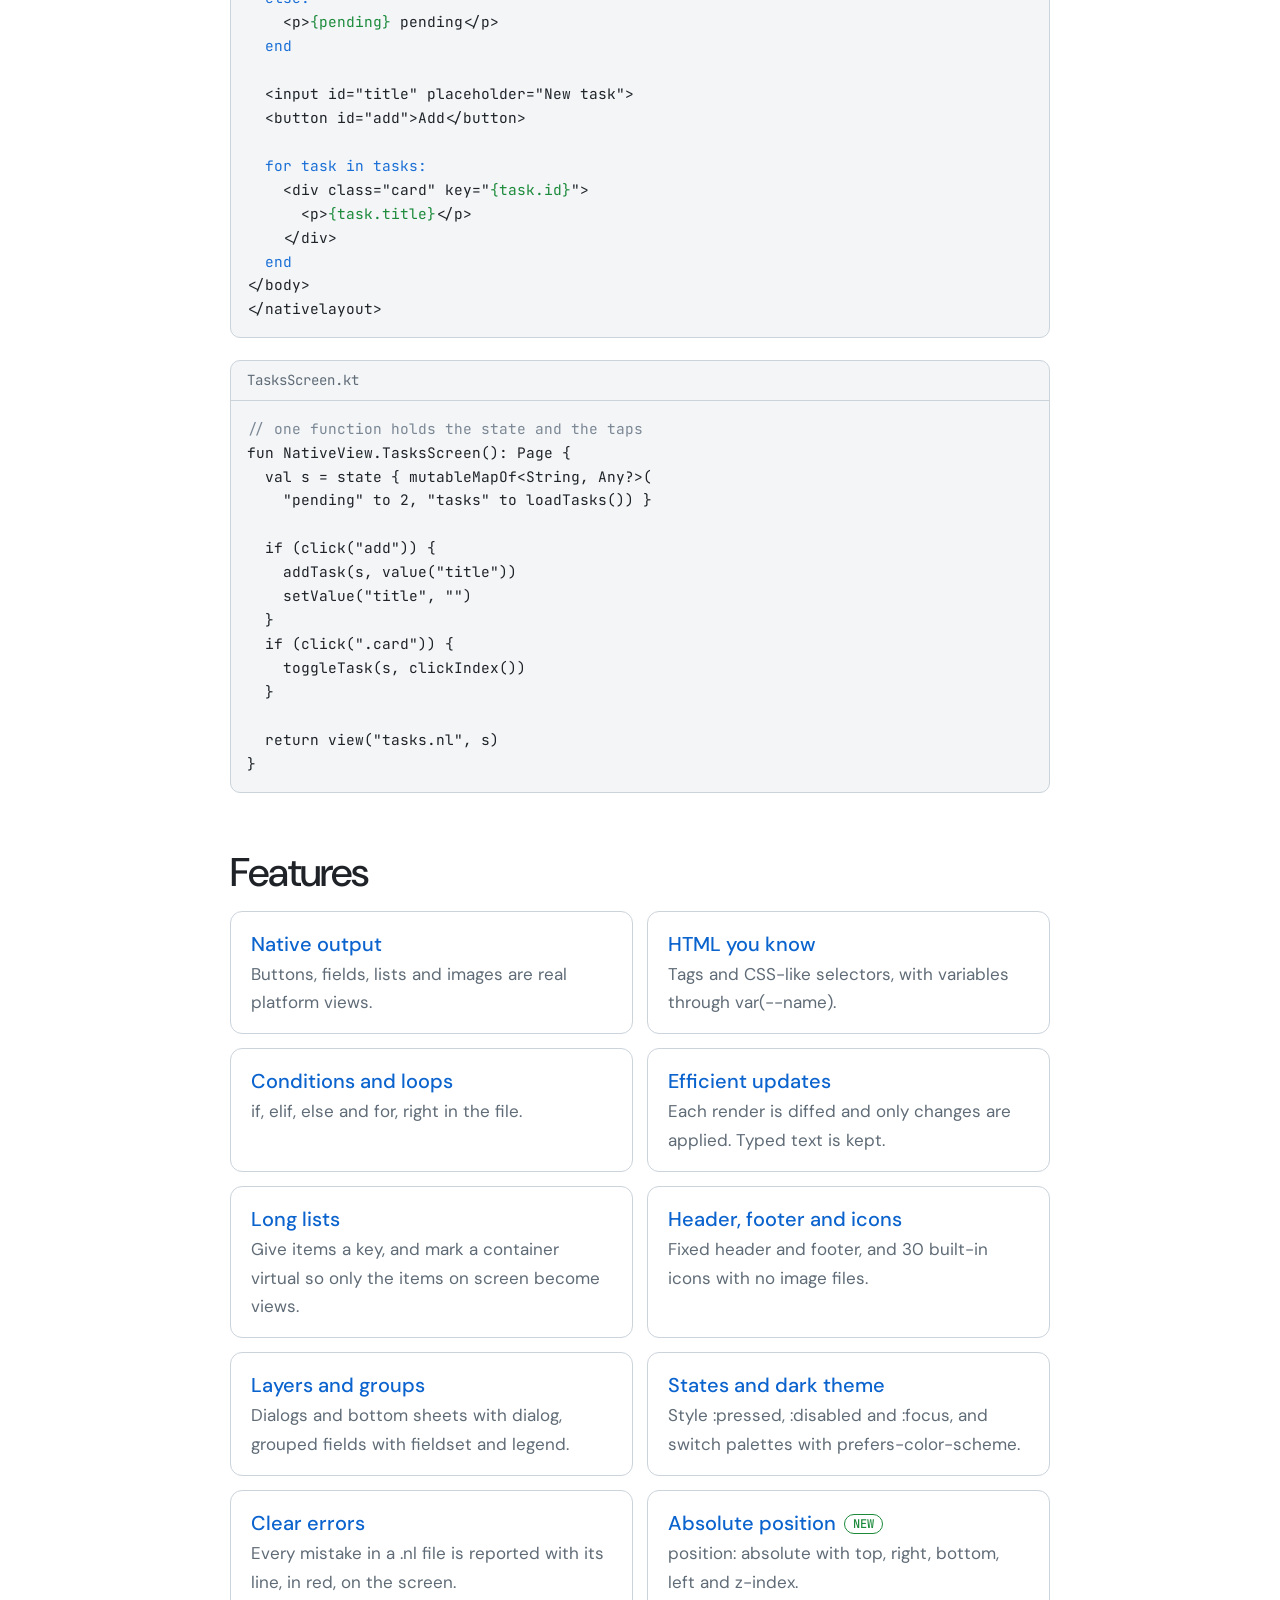
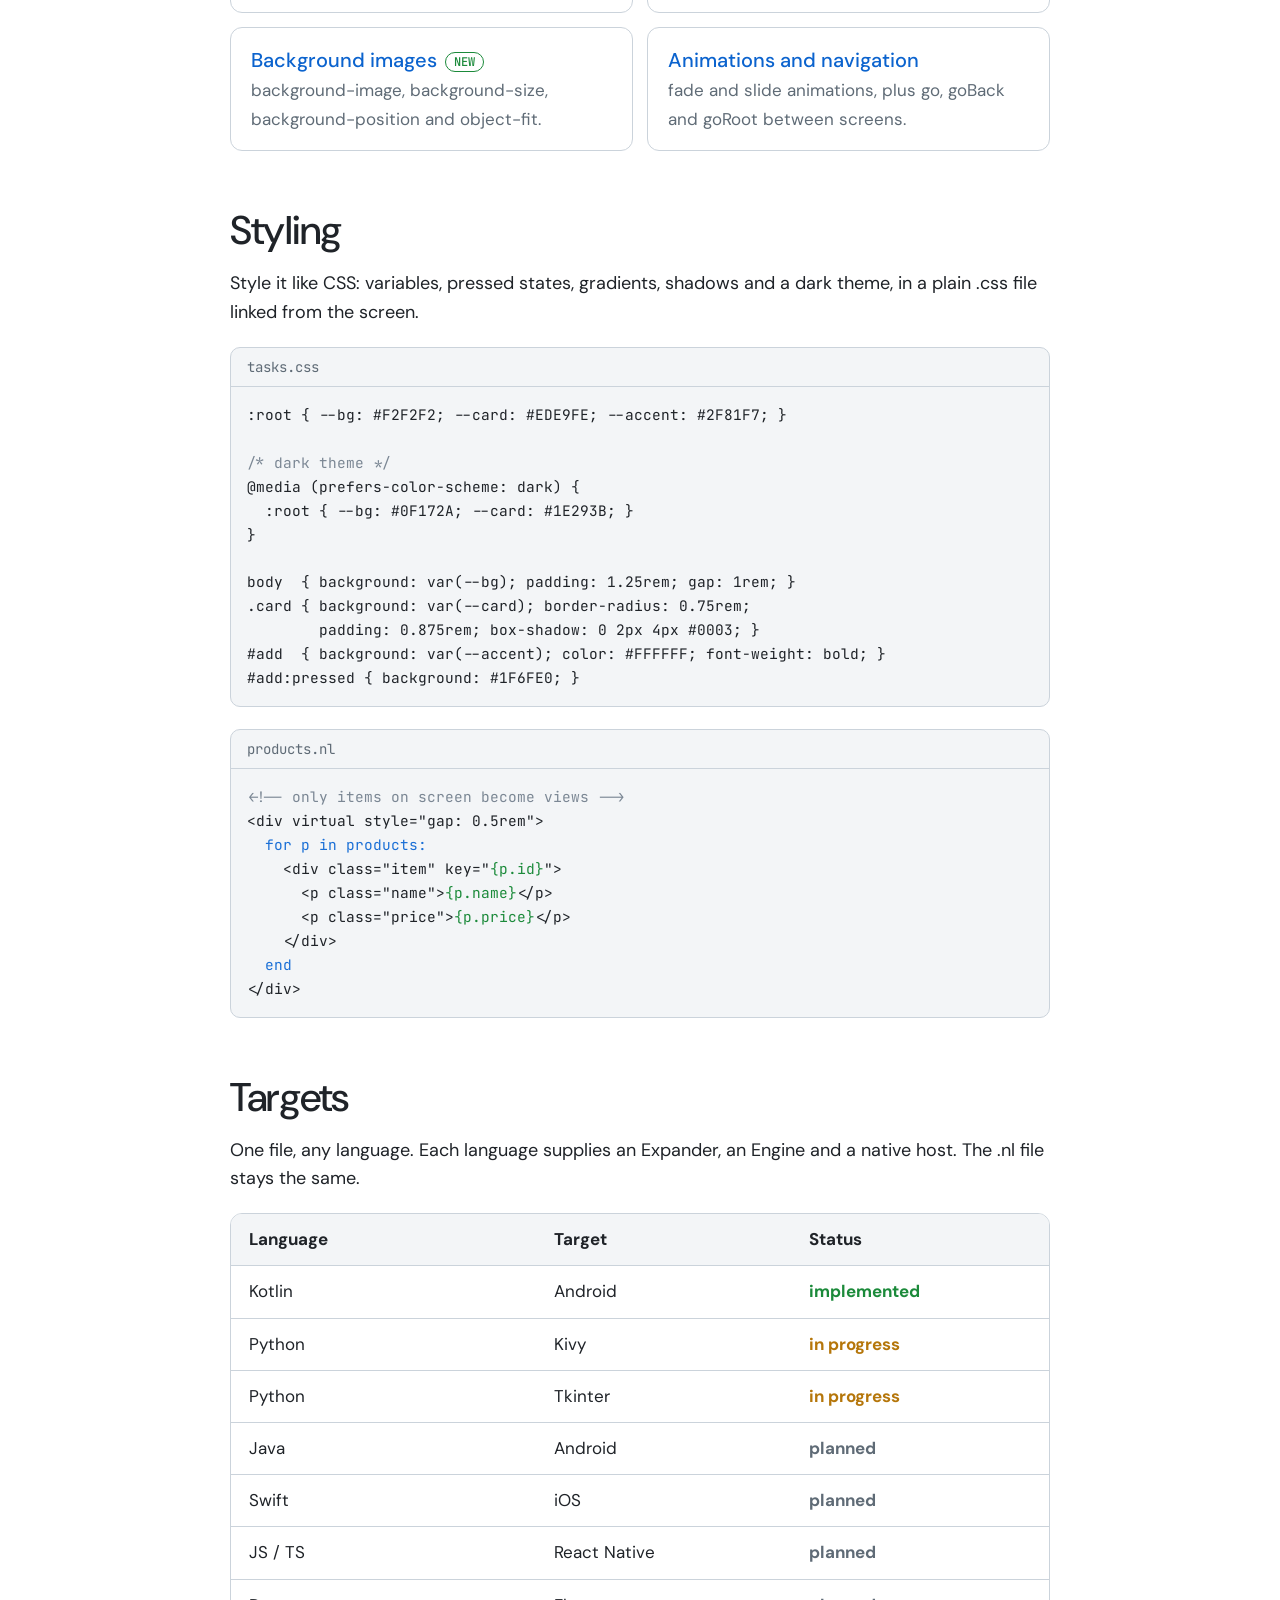
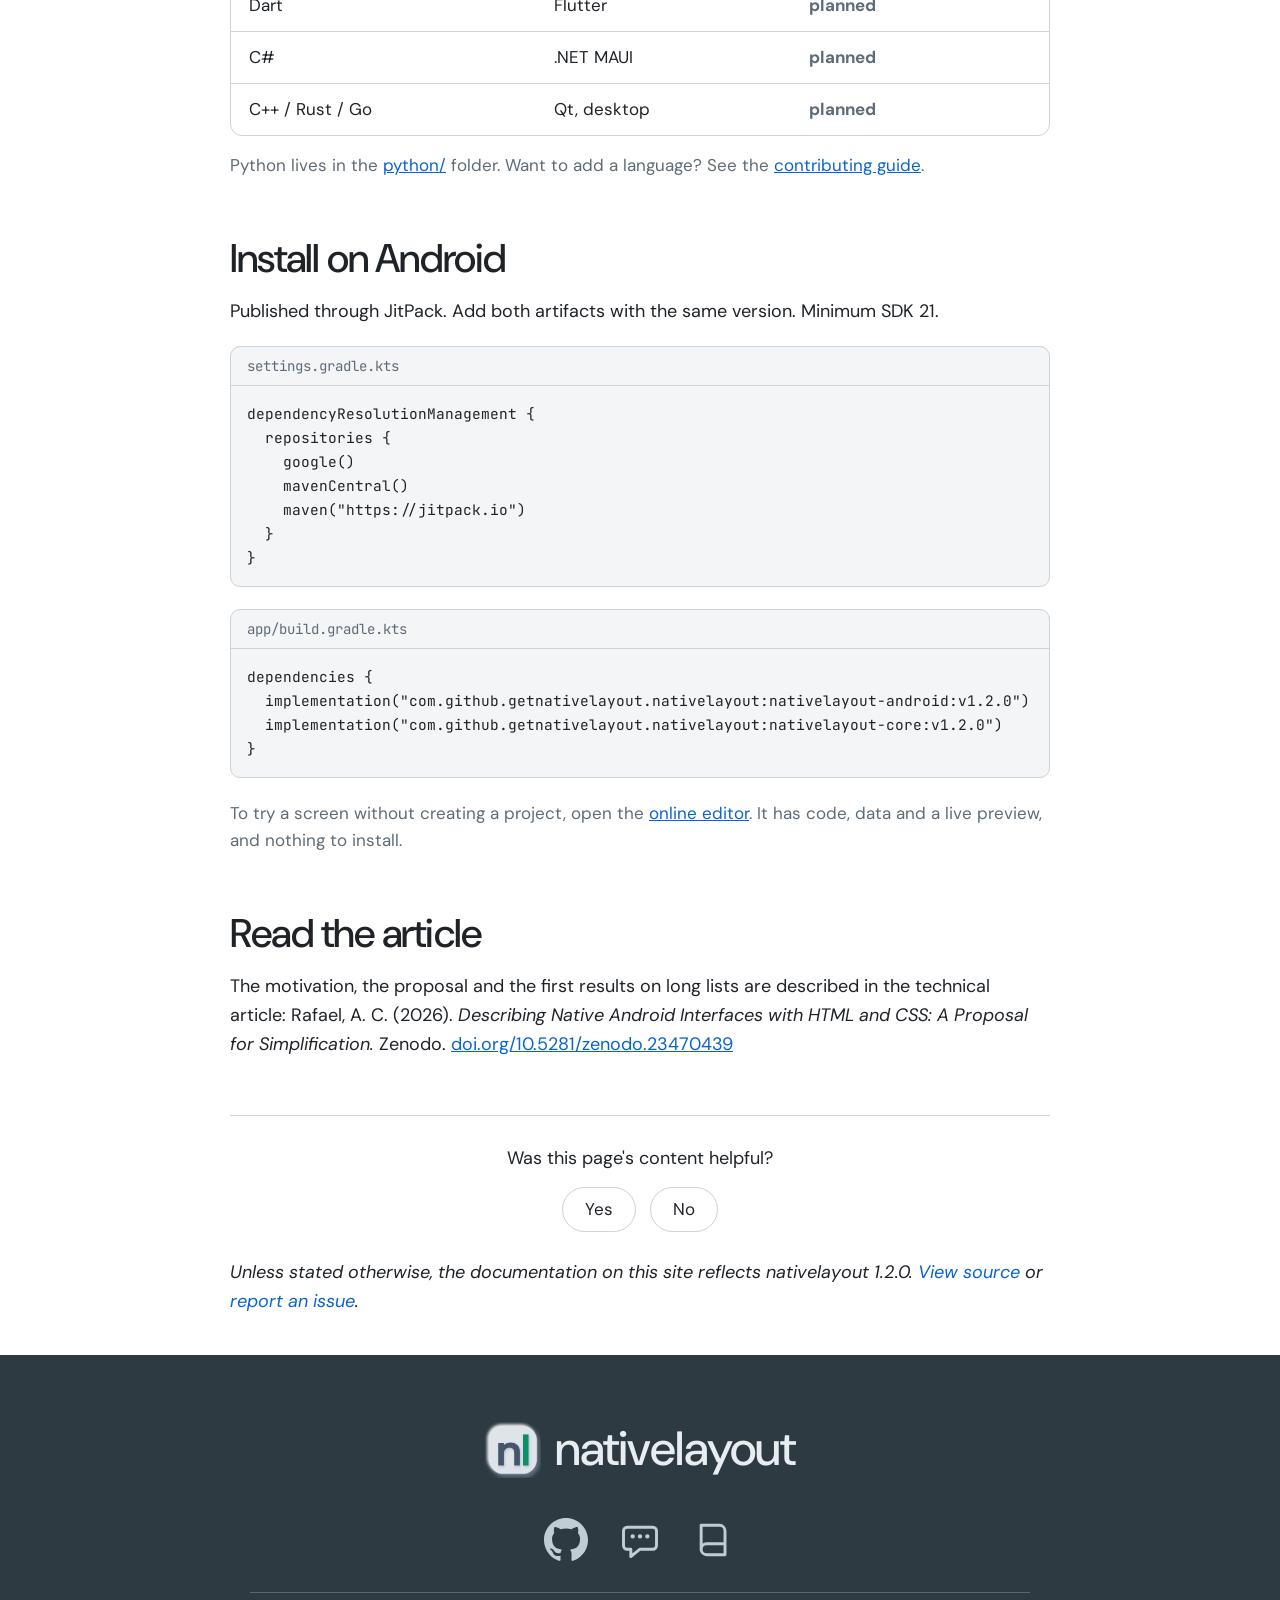
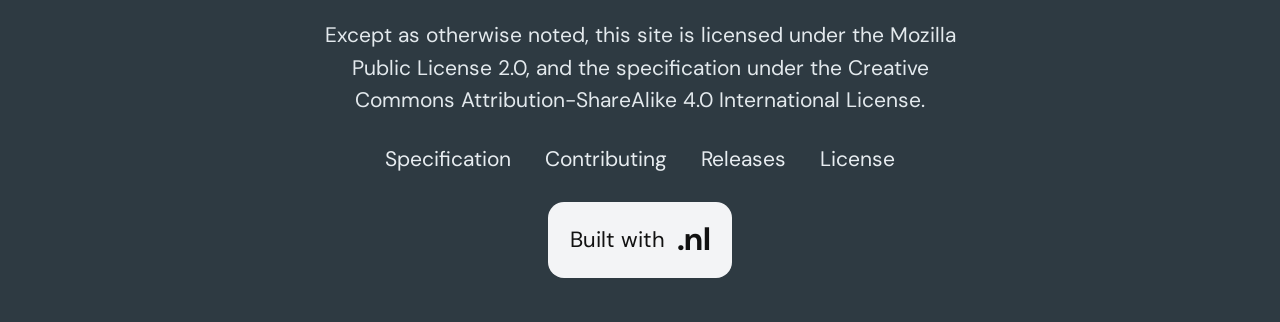
==== commit 6c8e0cbd: "Atualizar o index.html" ====
--- a/index.html
+++ b/index.html
@@ -116,7 +116,7 @@
 <a class="ib gh" href="https://github.com/getnativelayout/nativelayout" aria-label="GitHub"><svg viewBox="0 0 24 24"><g class="f"><circle cx="5" cy="5" r="2"/><circle cx="12" cy="5" r="2"/><circle cx="19" cy="5" r="2"/><circle cx="5" cy="12" r="2"/><circle cx="12" cy="12" r="2"/><circle cx="19" cy="12" r="2"/><circle cx="5" cy="19" r="2"/><circle cx="12" cy="19" r="2"/><circle cx="19" cy="19" r="2"/></g></svg></a>
 <label class="ib" for="mn" aria-label="Menu"><svg viewBox="0 0 24 24"><path d="M3 6h18M3 12h18M3 18h18"/></svg></label>
 </div></div>
-<div class="drawer"><a href="https://github.com/getnativelayout/nativelayout/blob/main/SPEC.md">Specification</a><a href="https://github.com/getnativelayout/nativelayout/blob/main/android/README.md">Android guide</a><a href="https://github.com/getnativelayout/nativelayout/tree/main/android/examples/tasks">Examples</a><a href="https://github.com/getnativelayout/nativelayout/releases">Releases</a><a href="https://doi.org/10.5281/zenodo.23470439">Article</a><a href="https://discord.gg/638USuPnpk">Discord</a><a href="https://github.com/getnativelayout/nativelayout">GitHub</a></div>
+<div class="drawer"><a href="https://nativelayoutpad.vercel.app/">Online editor</a><a href="https://github.com/getnativelayout/nativelayout/blob/main/SPEC.md">Specification</a><a href="https://github.com/getnativelayout/nativelayout/blob/main/android/README.md">Android guide</a><a href="https://github.com/getnativelayout/nativelayout/tree/main/android/examples/tasks">Examples</a><a href="https://github.com/getnativelayout/nativelayout/releases">Releases</a><a href="https://doi.org/10.5281/zenodo.23470439">Article</a><a href="https://discord.gg/638USuPnpk">Discord</a><a href="https://github.com/getnativelayout/nativelayout">GitHub</a></div>
 </div>
 <div class="sub"><details><summary><svg viewBox="0 0 24 24"><path d="M9 6h12M9 12h12M9 18h12M3.5 6h.01M3.5 12h.01M3.5 18h.01" stroke-width="2.6"/></svg><span>On this page</span><span class="sep">&gt;</span><span id="cur">Install nativelayout</span></summary>
 <div class="list"><a href="#how">How it works</a><a href="#features">Features</a><a href="#styling">Styling</a><a href="#targets">Targets</a><a href="#install">Install on Android</a></div></details></div>
@@ -130,7 +130,7 @@
 <p class="lead">Ready to build native interfaces from a plain text file? No WebView, no canvas: a .nl file written in HTML becomes the buttons, fields and lists of the platform. Choose from the following options to get started.</p>
 
 <div class="cards two">
-<a class="card rec" href="https://github.com/getnativelayout/nativelayout/releases"><h3><svg viewBox="0 0 24 24"><path d="M13 2L4 14h6l-1 8 9-12h-6z"/></svg>Quick start</h3><small>Recommended</small><p>Download the editor APK, write a .nl screen and see the live preview on your phone.</p></a>
+<a class="card rec" href="https://nativelayoutpad.vercel.app/"><h3><svg viewBox="0 0 24 24"><path d="M13 2L4 14h6l-1 8 9-12h-6z"/></svg>Quick start</h3><small>Recommended</small><p>Open the online editor, write a .nl screen and see the live preview in your browser.</p></a>
 <a class="card" href="#install"><h3><svg viewBox="0 0 24 24"><path d="M4 7h10M18 7h2M4 17h2M10 17h10"/><circle cx="16" cy="7" r="2"/><circle cx="8" cy="17" r="2"/></svg>Custom setup</h3><p>Add the JitPack repository and both artifacts to your own Android project.</p></a>
 <a class="card" href="https://github.com/getnativelayout/nativelayout/blob/main/SPEC.md"><h3><svg viewBox="0 0 24 24"><path d="M6 3h9l4 4v14H6zM14 3v5h5M9 13h7M9 17h7"/></svg>Specification</h3><p>The full language: tags, style, values, the program side and errors.</p></a>
 <a class="card" href="https://github.com/getnativelayout/nativelayout/tree/main/android/examples/tasks"><h3><svg viewBox="0 0 24 24"><path d="M8 7l-5 5 5 5M16 7l5 5-5 5"/></svg>Examples</h3><p>A runnable tasks app with forms, lists, filters and on-device storage.</p></a>
@@ -248,7 +248,7 @@
   implementation("com.github.getnativelayout.nativelayout:nativelayout-android:v1.2.0")
   implementation("com.github.getnativelayout.nativelayout:nativelayout-core:v1.2.0")
 }</pre></div>
-<p class="note">To try a screen without creating a project, download <b>nativelayout-debug.apk</b> from <a href="https://github.com/getnativelayout/nativelayout/releases">Releases</a>. It is an editor with code, data, a live preview and a file tree. An online editor is planned.</p>
+<p class="note">To try a screen without creating a project, open the <a href="https://nativelayoutpad.vercel.app/">online editor</a>. It has code, data and a live preview, and nothing to install.</p>
 
 <h2 id="article"><a href="#article">Read the article</a></h2>
 <p class="t">The motivation, the proposal and the first results on long lists are described in the technical article: Rafael, A. C. (2026). <i>Describing Native Android Interfaces with HTML and CSS: A Proposal for Simplification.</i> Zenodo. <a class="link" href="https://doi.org/10.5281/zenodo.23470439">doi.org/10.5281/zenodo.23470439</a></p>
